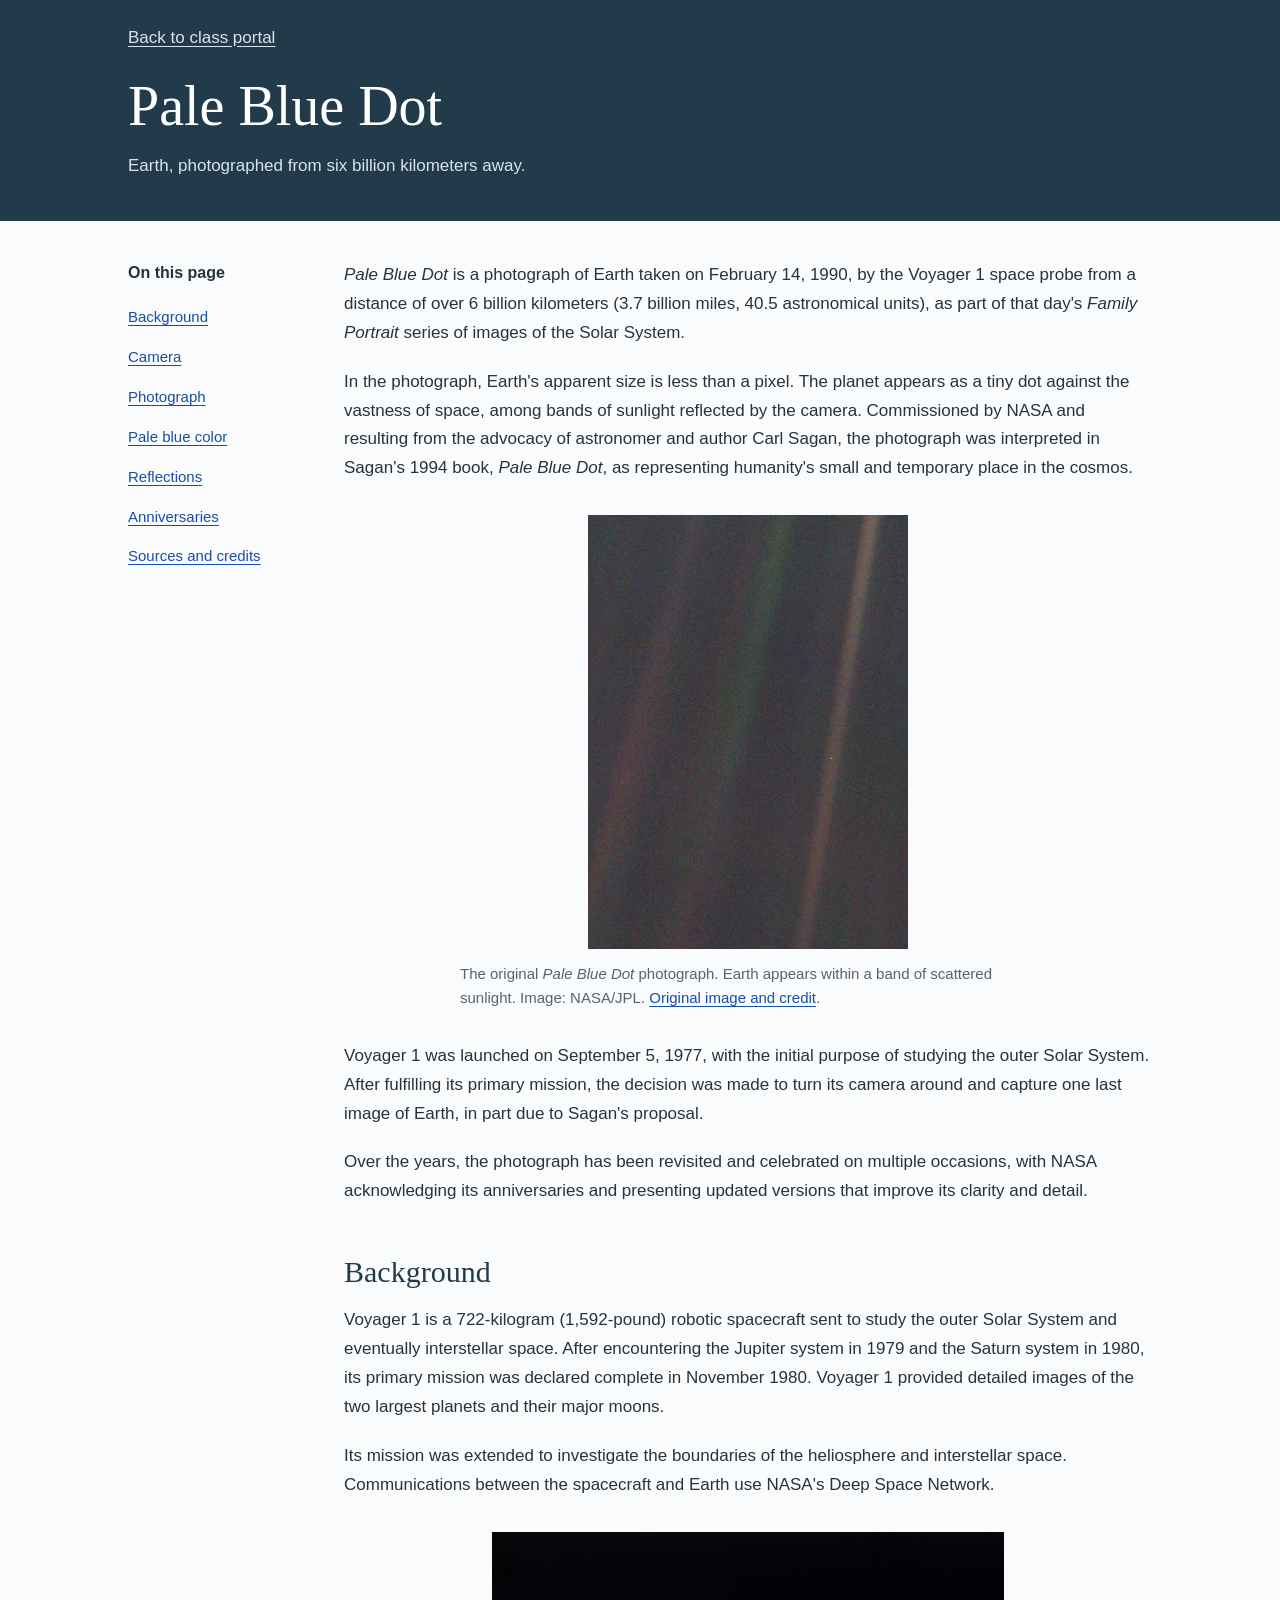
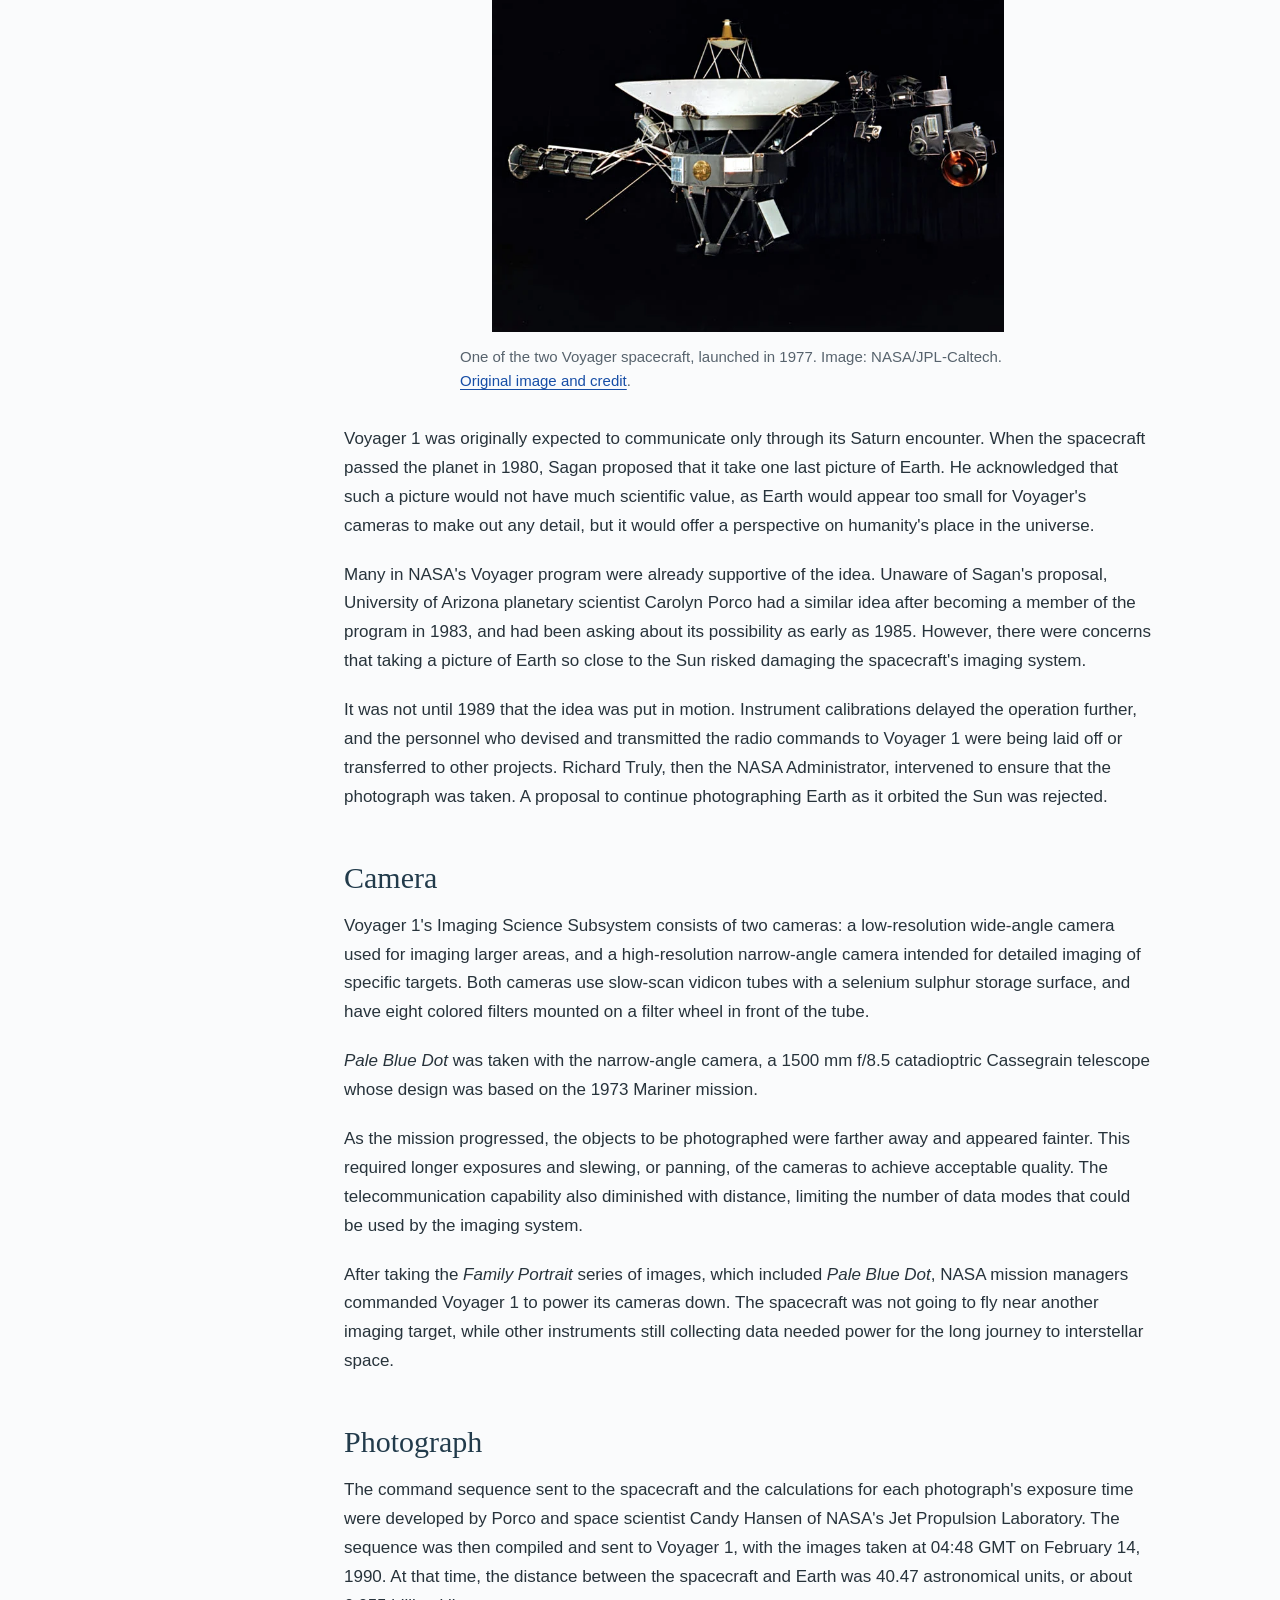
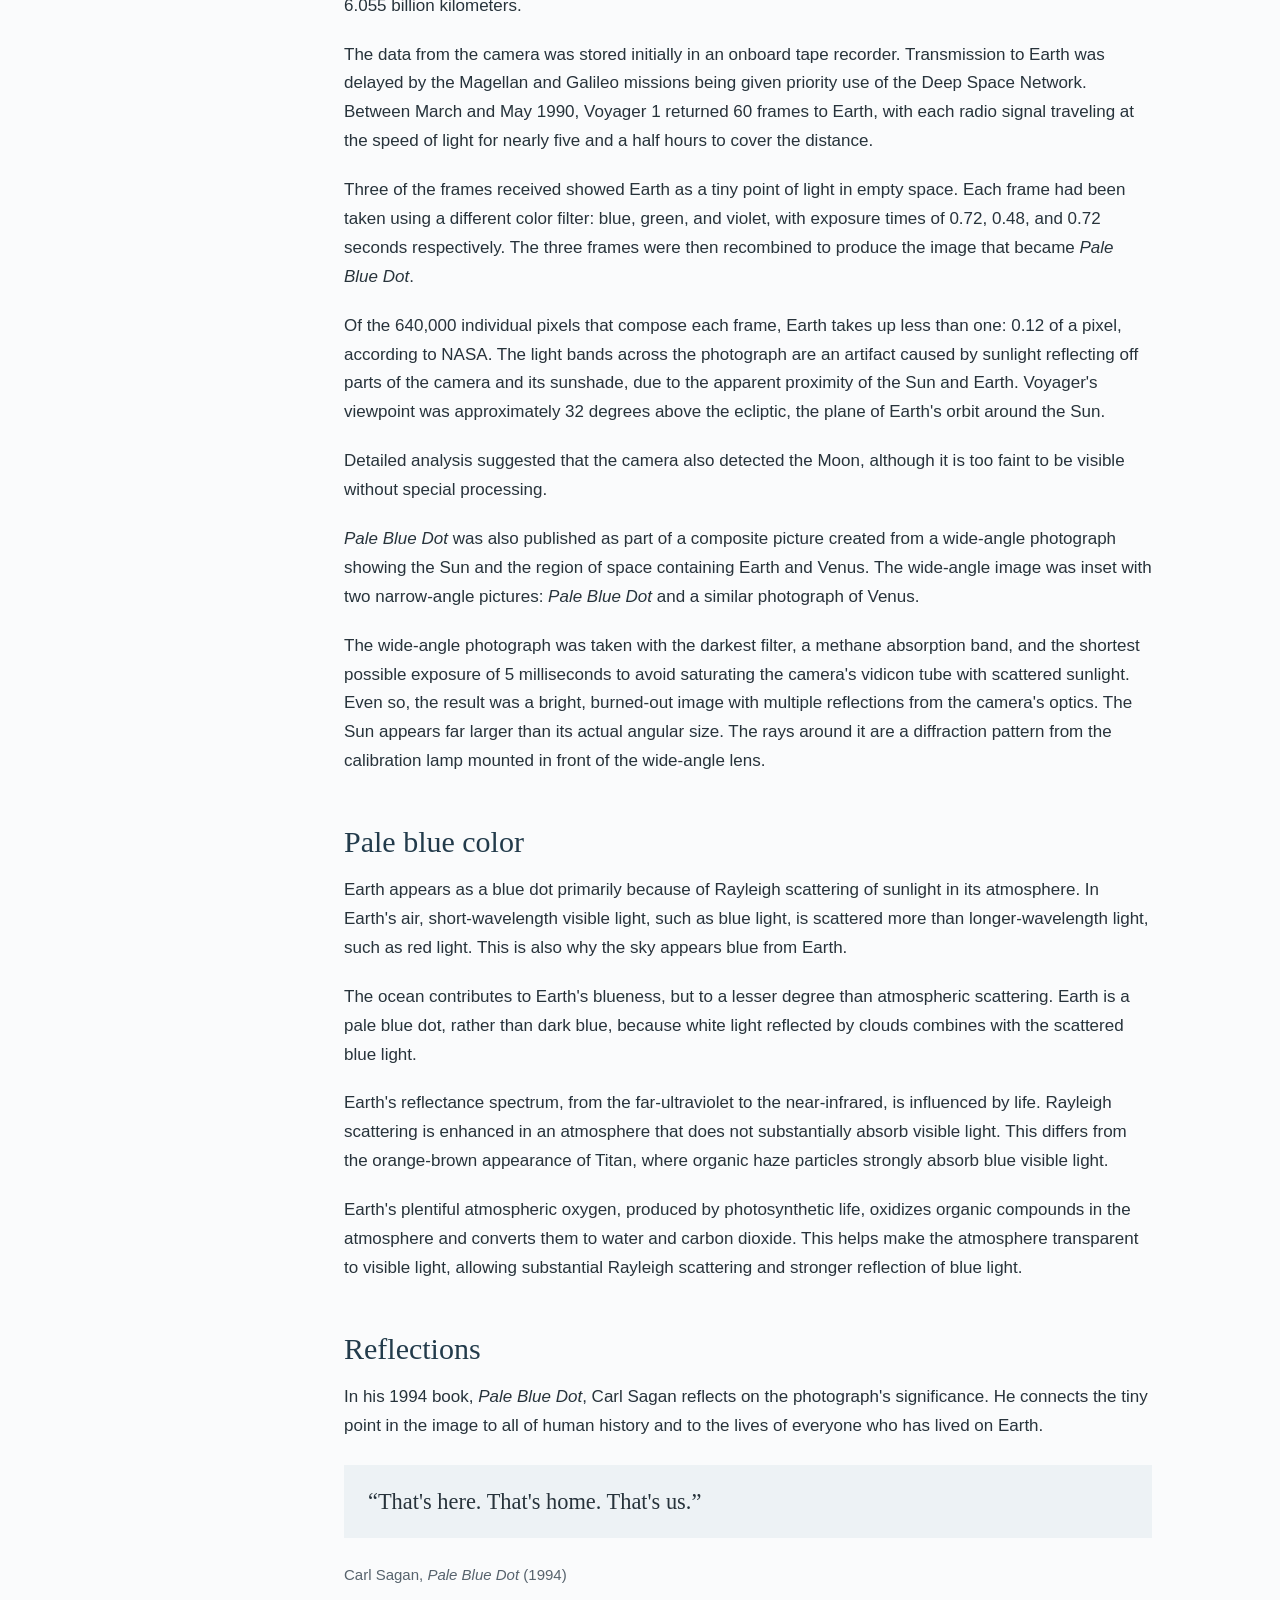
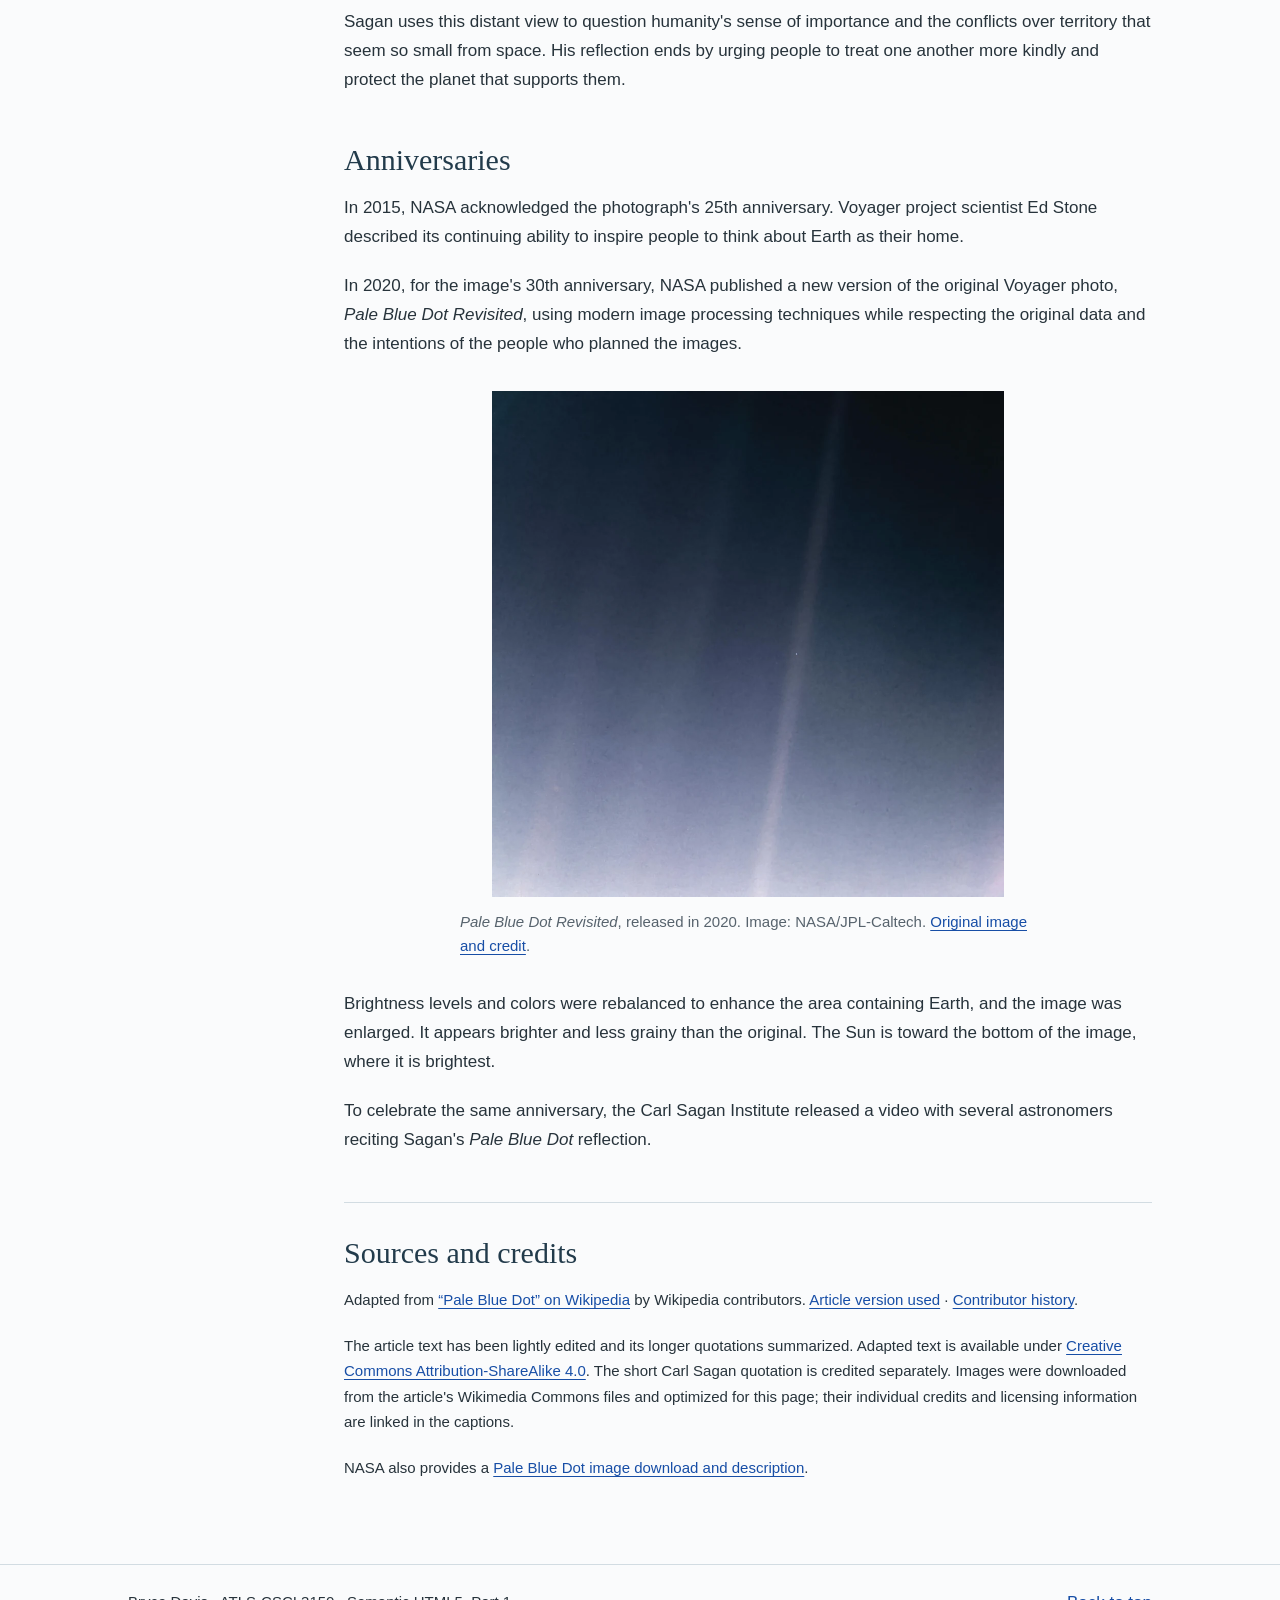
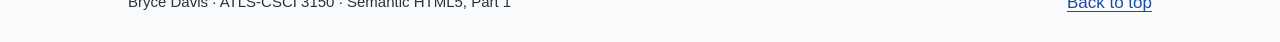
==== pale-blue-dot/index.html @ fa18f161 "Add Pale Blue Dot semantic HTML assignment" ====
<!DOCTYPE html>
<html lang="en">
<head>
  <meta charset="UTF-8">
  <meta name="viewport" content="width=device-width, initial-scale=1.0">
  <meta name="description" content="The story of Pale Blue Dot, Voyager 1's photograph of Earth from six billion kilometers away.">
  <title>Pale Blue Dot | Bryce Davis</title>
  <link rel="stylesheet" href="style.css">
</head>
<body>
  <a class="skip-link" href="#main">Skip to main content</a>
  <header class="page-header" id="top">
    <div class="wrap">
      <a href="../#semantic-html">Back to class portal</a>
      <h1>Pale Blue Dot</h1>
      <p>Earth, photographed from six billion kilometers away.</p>
    </div>
  </header>

  <main class="wrap layout" id="main" tabindex="-1">
    <nav class="contents" aria-labelledby="contents-heading">
      <h2 id="contents-heading">On this page</h2>
      <ul role="list">
        <li><a href="#background">Background</a></li>
        <li><a href="#camera">Camera</a></li>
        <li><a href="#photograph">Photograph</a></li>
        <li><a href="#pale-blue-color">Pale blue color</a></li>
        <li><a href="#reflections">Reflections</a></li>
        <li><a href="#anniversaries">Anniversaries</a></li>
        <li><a href="#sources">Sources and credits</a></li>
      </ul>
    </nav>

    <div class="reading">
      <p><i>Pale Blue Dot</i> is a photograph of Earth taken on <time datetime="1990-02-14">February 14, 1990</time>, by the Voyager 1 space probe from a distance of over 6 billion kilometers (3.7 billion miles, 40.5 astronomical units), as part of that day's <i>Family Portrait</i> series of images of the Solar System.</p>
      <p>In the photograph, Earth's apparent size is less than a pixel. The planet appears as a tiny dot against the vastness of space, among bands of sunlight reflected by the camera. Commissioned by NASA and resulting from the advocacy of astronomer and author Carl Sagan, the photograph was interpreted in Sagan's 1994 book, <cite>Pale Blue Dot</cite>, as representing humanity's small and temporary place in the cosmos.</p>
      <figure class="original">
        <img src="images/pale-blue-dot.webp" width="453" height="614" alt="Earth is a tiny blue-white speck halfway up the rightmost band of sunlight in a dark, grainy image of space.">
        <figcaption>The original <i>Pale Blue Dot</i> photograph. Earth appears within a band of scattered sunlight. Image: NASA/JPL. <a href="https://commons.wikimedia.org/wiki/File:Pale_Blue_Dot.png">Original image and credit</a>.</figcaption>
      </figure>
      <p>Voyager 1 was launched on September 5, 1977, with the initial purpose of studying the outer Solar System. After fulfilling its primary mission, the decision was made to turn its camera around and capture one last image of Earth, in part due to Sagan's proposal.</p>
      <p>Over the years, the photograph has been revisited and celebrated on multiple occasions, with NASA acknowledging its anniversaries and presenting updated versions that improve its clarity and detail.</p>

      <section id="background" aria-labelledby="background-heading">
        <h2 id="background-heading">Background</h2>
        <p>Voyager 1 is a 722-kilogram (1,592-pound) robotic spacecraft sent to study the outer Solar System and eventually interstellar space. After encountering the Jupiter system in 1979 and the Saturn system in 1980, its primary mission was declared complete in November 1980. Voyager 1 provided detailed images of the two largest planets and their major moons.</p>
        <p>Its mission was extended to investigate the boundaries of the heliosphere and interstellar space. Communications between the spacecraft and Earth use NASA's Deep Space Network.</p>
        <figure class="spacecraft">
          <img src="images/voyager.webp" width="800" height="626" loading="lazy" decoding="async" alt="A Voyager spacecraft with its large dish antenna pointing upward and instrument booms extending to either side.">
          <figcaption>One of the two Voyager spacecraft, launched in 1977. Image: NASA/JPL-Caltech. <a href="https://commons.wikimedia.org/wiki/File:Voyager.jpg">Original image and credit</a>.</figcaption>
        </figure>
        <p>Voyager 1 was originally expected to communicate only through its Saturn encounter. When the spacecraft passed the planet in 1980, Sagan proposed that it take one last picture of Earth. He acknowledged that such a picture would not have much scientific value, as Earth would appear too small for Voyager's cameras to make out any detail, but it would offer a perspective on humanity's place in the universe.</p>
        <p>Many in NASA's Voyager program were already supportive of the idea. Unaware of Sagan's proposal, University of Arizona planetary scientist Carolyn Porco had a similar idea after becoming a member of the program in 1983, and had been asking about its possibility as early as 1985. However, there were concerns that taking a picture of Earth so close to the Sun risked damaging the spacecraft's imaging system.</p>
        <p>It was not until 1989 that the idea was put in motion. Instrument calibrations delayed the operation further, and the personnel who devised and transmitted the radio commands to Voyager 1 were being laid off or transferred to other projects. Richard Truly, then the NASA Administrator, intervened to ensure that the photograph was taken. A proposal to continue photographing Earth as it orbited the Sun was rejected.</p>
      </section>

      <section id="camera" aria-labelledby="camera-heading">
        <h2 id="camera-heading">Camera</h2>
        <p>Voyager 1's Imaging Science Subsystem consists of two cameras: a low-resolution wide-angle camera used for imaging larger areas, and a high-resolution narrow-angle camera intended for detailed imaging of specific targets. Both cameras use slow-scan vidicon tubes with a selenium sulphur storage surface, and have eight colored filters mounted on a filter wheel in front of the tube.</p>
        <p><i>Pale Blue Dot</i> was taken with the narrow-angle camera, a 1500 mm f/8.5 catadioptric Cassegrain telescope whose design was based on the 1973 Mariner mission.</p>
        <p>As the mission progressed, the objects to be photographed were farther away and appeared fainter. This required longer exposures and slewing, or panning, of the cameras to achieve acceptable quality. The telecommunication capability also diminished with distance, limiting the number of data modes that could be used by the imaging system.</p>
        <p>After taking the <i>Family Portrait</i> series of images, which included <i>Pale Blue Dot</i>, NASA mission managers commanded Voyager 1 to power its cameras down. The spacecraft was not going to fly near another imaging target, while other instruments still collecting data needed power for the long journey to interstellar space.</p>
      </section>

      <section id="photograph" aria-labelledby="photograph-heading">
        <h2 id="photograph-heading">Photograph</h2>
        <p>The command sequence sent to the spacecraft and the calculations for each photograph's exposure time were developed by Porco and space scientist Candy Hansen of NASA's Jet Propulsion Laboratory. The sequence was then compiled and sent to Voyager 1, with the images taken at 04:48 GMT on February 14, 1990. At that time, the distance between the spacecraft and Earth was 40.47 astronomical units, or about 6.055 billion kilometers.</p>
        <p>The data from the camera was stored initially in an onboard tape recorder. Transmission to Earth was delayed by the Magellan and Galileo missions being given priority use of the Deep Space Network. Between March and May 1990, Voyager 1 returned 60 frames to Earth, with each radio signal traveling at the speed of light for nearly five and a half hours to cover the distance.</p>
        <p>Three of the frames received showed Earth as a tiny point of light in empty space. Each frame had been taken using a different color filter: blue, green, and violet, with exposure times of 0.72, 0.48, and 0.72 seconds respectively. The three frames were then recombined to produce the image that became <i>Pale Blue Dot</i>.</p>
        <p>Of the 640,000 individual pixels that compose each frame, Earth takes up less than one: 0.12 of a pixel, according to NASA. The light bands across the photograph are an artifact caused by sunlight reflecting off parts of the camera and its sunshade, due to the apparent proximity of the Sun and Earth. Voyager's viewpoint was approximately 32 degrees above the ecliptic, the plane of Earth's orbit around the Sun.</p>
        <p>Detailed analysis suggested that the camera also detected the Moon, although it is too faint to be visible without special processing.</p>
        <p><i>Pale Blue Dot</i> was also published as part of a composite picture created from a wide-angle photograph showing the Sun and the region of space containing Earth and Venus. The wide-angle image was inset with two narrow-angle pictures: <i>Pale Blue Dot</i> and a similar photograph of Venus.</p>
        <p>The wide-angle photograph was taken with the darkest filter, a methane absorption band, and the shortest possible exposure of 5 milliseconds to avoid saturating the camera's vidicon tube with scattered sunlight. Even so, the result was a bright, burned-out image with multiple reflections from the camera's optics. The Sun appears far larger than its actual angular size. The rays around it are a diffraction pattern from the calibration lamp mounted in front of the wide-angle lens.</p>
      </section>

      <section id="pale-blue-color" aria-labelledby="color-heading">
        <h2 id="color-heading">Pale blue color</h2>
        <p>Earth appears as a blue dot primarily because of Rayleigh scattering of sunlight in its atmosphere. In Earth's air, short-wavelength visible light, such as blue light, is scattered more than longer-wavelength light, such as red light. This is also why the sky appears blue from Earth.</p>
        <p>The ocean contributes to Earth's blueness, but to a lesser degree than atmospheric scattering. Earth is a pale blue dot, rather than dark blue, because white light reflected by clouds combines with the scattered blue light.</p>
        <p>Earth's reflectance spectrum, from the far-ultraviolet to the near-infrared, is influenced by life. Rayleigh scattering is enhanced in an atmosphere that does not substantially absorb visible light. This differs from the orange-brown appearance of Titan, where organic haze particles strongly absorb blue visible light.</p>
        <p>Earth's plentiful atmospheric oxygen, produced by photosynthetic life, oxidizes organic compounds in the atmosphere and converts them to water and carbon dioxide. This helps make the atmosphere transparent to visible light, allowing substantial Rayleigh scattering and stronger reflection of blue light.</p>
      </section>

      <section id="reflections" aria-labelledby="reflections-heading">
        <h2 id="reflections-heading">Reflections</h2>
        <p>In his 1994 book, <cite>Pale Blue Dot</cite>, Carl Sagan reflects on the photograph's significance. He connects the tiny point in the image to all of human history and to the lives of everyone who has lived on Earth.</p>
        <blockquote cite="https://en.wikipedia.org/wiki/Pale_Blue_Dot#Reflections">
          <p>“That's here. That's home. That's us.”</p>
        </blockquote>
        <p class="quote-credit">Carl Sagan, <cite>Pale Blue Dot</cite> (1994)</p>
        <p>Sagan uses this distant view to question humanity's sense of importance and the conflicts over territory that seem so small from space. His reflection ends by urging people to treat one another more kindly and protect the planet that supports them.</p>
      </section>

      <section id="anniversaries" aria-labelledby="anniversaries-heading">
        <h2 id="anniversaries-heading">Anniversaries</h2>
        <p>In 2015, NASA acknowledged the photograph's 25th anniversary. Voyager project scientist Ed Stone described its continuing ability to inspire people to think about Earth as their home.</p>
        <p>In 2020, for the image's 30th anniversary, NASA published a new version of the original Voyager photo, <i>Pale Blue Dot Revisited</i>, using modern image processing techniques while respecting the original data and the intentions of the people who planned the images.</p>
        <figure class="revisited">
          <img src="images/pale-blue-dot-revisited.webp" width="1000" height="989" loading="lazy" decoding="async" alt="In the reprocessed photograph, Earth is a small bright point in a faint diagonal band of sunlight against dark blue-gray space.">
          <figcaption><i>Pale Blue Dot Revisited</i>, released in 2020. Image: NASA/JPL-Caltech. <a href="https://commons.wikimedia.org/wiki/File:PIA23645-Earth-PaleBlueDot-6Bkm-Voyager1-orig19900214-upd20200212.jpg">Original image and credit</a>.</figcaption>
        </figure>
        <p>Brightness levels and colors were rebalanced to enhance the area containing Earth, and the image was enlarged. It appears brighter and less grainy than the original. The Sun is toward the bottom of the image, where it is brightest.</p>
        <p>To celebrate the same anniversary, the Carl Sagan Institute released a video with several astronomers reciting Sagan's <i>Pale Blue Dot</i> reflection.</p>
      </section>

      <section class="sources" id="sources" aria-labelledby="sources-heading">
        <h2 id="sources-heading">Sources and credits</h2>
        <p>Adapted from <a href="https://en.wikipedia.org/wiki/Pale_Blue_Dot">“Pale Blue Dot” on Wikipedia</a> by Wikipedia contributors. <a href="https://en.wikipedia.org/w/index.php?title=Pale_Blue_Dot&amp;oldid=1369129492">Article version used</a> · <a href="https://en.wikipedia.org/w/index.php?title=Pale_Blue_Dot&amp;action=history">Contributor history</a>.</p>
        <p>The article text has been lightly edited and its longer quotations summarized. Adapted text is available under <a rel="license" href="https://creativecommons.org/licenses/by-sa/4.0/">Creative Commons Attribution-ShareAlike 4.0</a>. The short Carl Sagan quotation is credited separately. Images were downloaded from the article's Wikimedia Commons files and optimized for this page; their individual credits and licensing information are linked in the captions.</p>
        <p>NASA also provides a <a href="https://science.nasa.gov/resource/voyager-pale-blue-dot-download/">Pale Blue Dot image download and description</a>.</p>
      </section>
    </div>
  </main>

  <footer class="page-footer">
    <h2 class="sr-only">Page information</h2>
    <div class="wrap">
      <p>Bryce Davis · ATLS-CSCI 3150 · Semantic HTML5, Part 1</p>
      <a href="#top">Back to top</a>
    </div>
  </footer>
</body>
</html>
---- pale-blue-dot/style.css ----
* { box-sizing: border-box; }
html { scroll-padding-top: 1.5rem; }
body {
  margin: 0;
  font: 1.0625rem/1.7 Arial, sans-serif;
  color: #27333b;
  background: #fafbfc;
}
a { color: #174ea6; text-underline-offset: .2em; }
a:hover { color: #10366f; }
a:focus-visible { outline: 3px solid #174ea6; outline-offset: 5px; }
::selection { color: #18303f; background: #d5e5ef; }
.wrap { width: min(100% - 3rem, 64rem); margin-inline: auto; }
.page-header { padding: 1.5rem 0 2.5rem; color: #fff; background: #223b4b; }
.page-header a { color: #dae4eb; }
.page-header a:focus-visible { outline-color: #fff; }
h1, h2 { font-family: Georgia, serif; font-weight: normal; line-height: 1.2; }
h1 { margin: 1.25rem 0 .75rem; font-size: clamp(2.5rem, 6vw, 3.5rem); }
.page-header p { margin: 0; color: #dae4eb; }
.layout { display: grid; grid-template-columns: 10.5rem minmax(0, 1fr); gap: 3rem; padding-block: 2.5rem 4rem; }
.contents { position: sticky; top: 1.5rem; align-self: start; font-size: .9375rem; }
.contents h2 { margin: 0 0 .75rem; font: bold 1rem/1.5 Arial, sans-serif; }
.contents ul { list-style: none; margin: 0; padding: 0; }
.contents a { display: block; padding-block: .45rem; }
.reading { min-width: 0; }
p { margin: 0 0 1.25rem; }
section { margin-top: 3rem; }
section h2 { margin: 0 0 1rem; font-size: 1.875rem; color: #223b4b; }
figure { margin: 2rem 0; }
img { display: block; max-width: 100%; height: auto; }
figure img { margin-inline: auto; }
.original img { width: 20rem; }
.spacecraft img, .revisited img { width: 32rem; }
figcaption { max-width: 36rem; margin: .8rem auto 0; color: #57636d; font-size: .9375rem; line-height: 1.6; }
blockquote { margin: 1.5rem 0; padding: 1.25rem 1.5rem; background: #edf2f5; }
blockquote p { margin: 0; font: 1.4rem/1.5 Georgia, serif; }
.quote-credit { font-size: .9375rem; color: #57636d; }
.sources { padding-top: 2rem; border-top: 1px solid #d2dce2; font-size: .9375rem; overflow-wrap: anywhere; }
.sources li { margin-bottom: .65rem; }
.page-footer { padding: 1.5rem 0; border-top: 1px solid #d2dce2; }
.page-footer .wrap { display: flex; justify-content: space-between; gap: 1.5rem; flex-wrap: wrap; }
.page-footer p { margin: 0; font-size: .9375rem; }
.skip-link { position: absolute; left: 1rem; top: -5rem; padding: .75rem 1rem; background: #fff; z-index: 2; }
.skip-link:focus { top: 1rem; }
.sr-only {
  border: 0;
  clip: rect(0, 0, 0, 0);
  height: 1px;
  margin: -1px;
  overflow: hidden;
  padding: 0;
  position: absolute;
  white-space: nowrap;
  width: 1px;
}
@media (max-width: 760px) {
  .wrap { width: min(100% - 2rem, 42rem); }
  .layout { display: block; padding-top: 1.5rem; }
  .contents { position: static; margin-bottom: 2rem; padding-bottom: 1.25rem; border-bottom: 1px solid #d2dce2; }
  .contents ul { display: grid; grid-template-columns: repeat(2, minmax(0, 1fr)); gap: 0 1rem; }
  section { margin-top: 2.5rem; }
}
@media print {
  body { font-size: 11pt; background: #fff; color: #000; }
  .page-header { padding: 0 0 1rem; color: #000; background: none; }
  .page-header p { color: #000; }
  .page-header a, .contents, .skip-link, .page-footer { display: none; }
  .layout { display: block; padding: 0; }
  .wrap { width: 100%; }
  a { color: inherit; }
  figure { break-inside: avoid; }
  figure img { max-height: 18rem; width: auto; }
  h2 { break-after: avoid; }
}
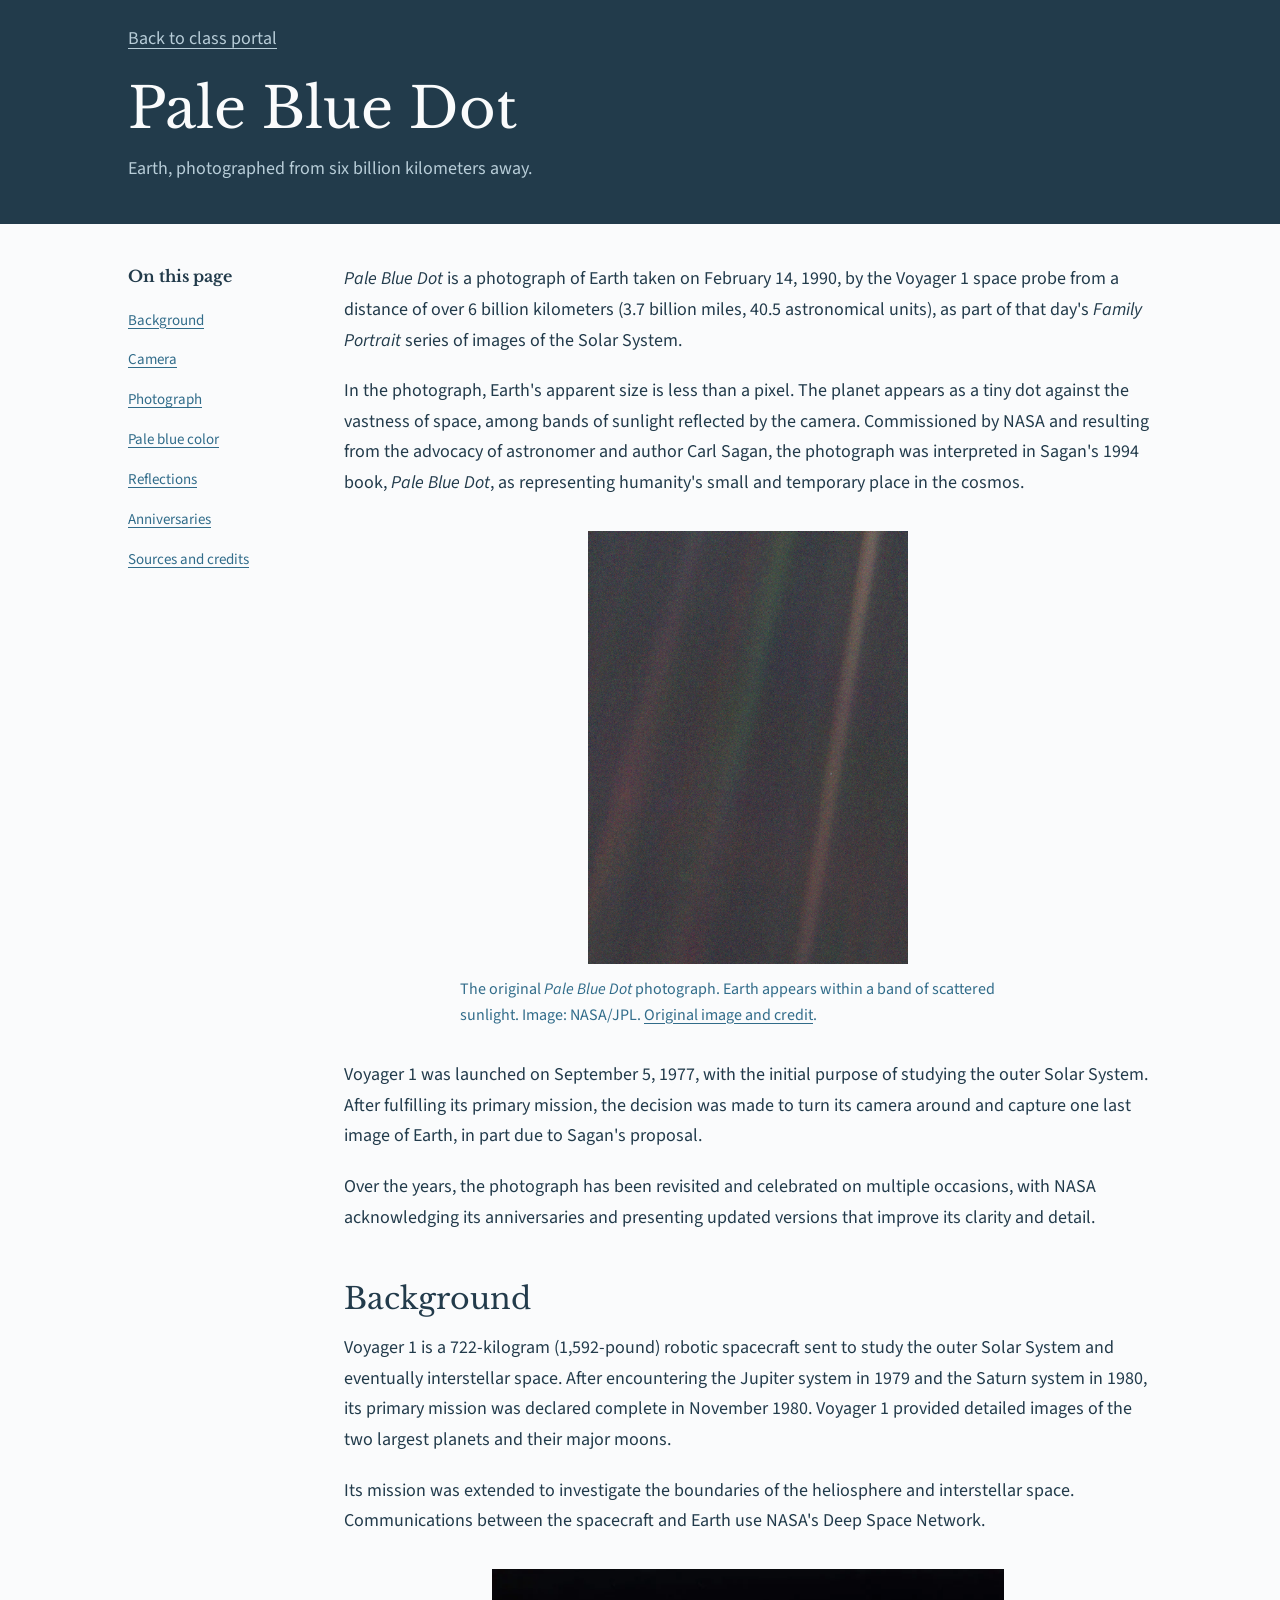
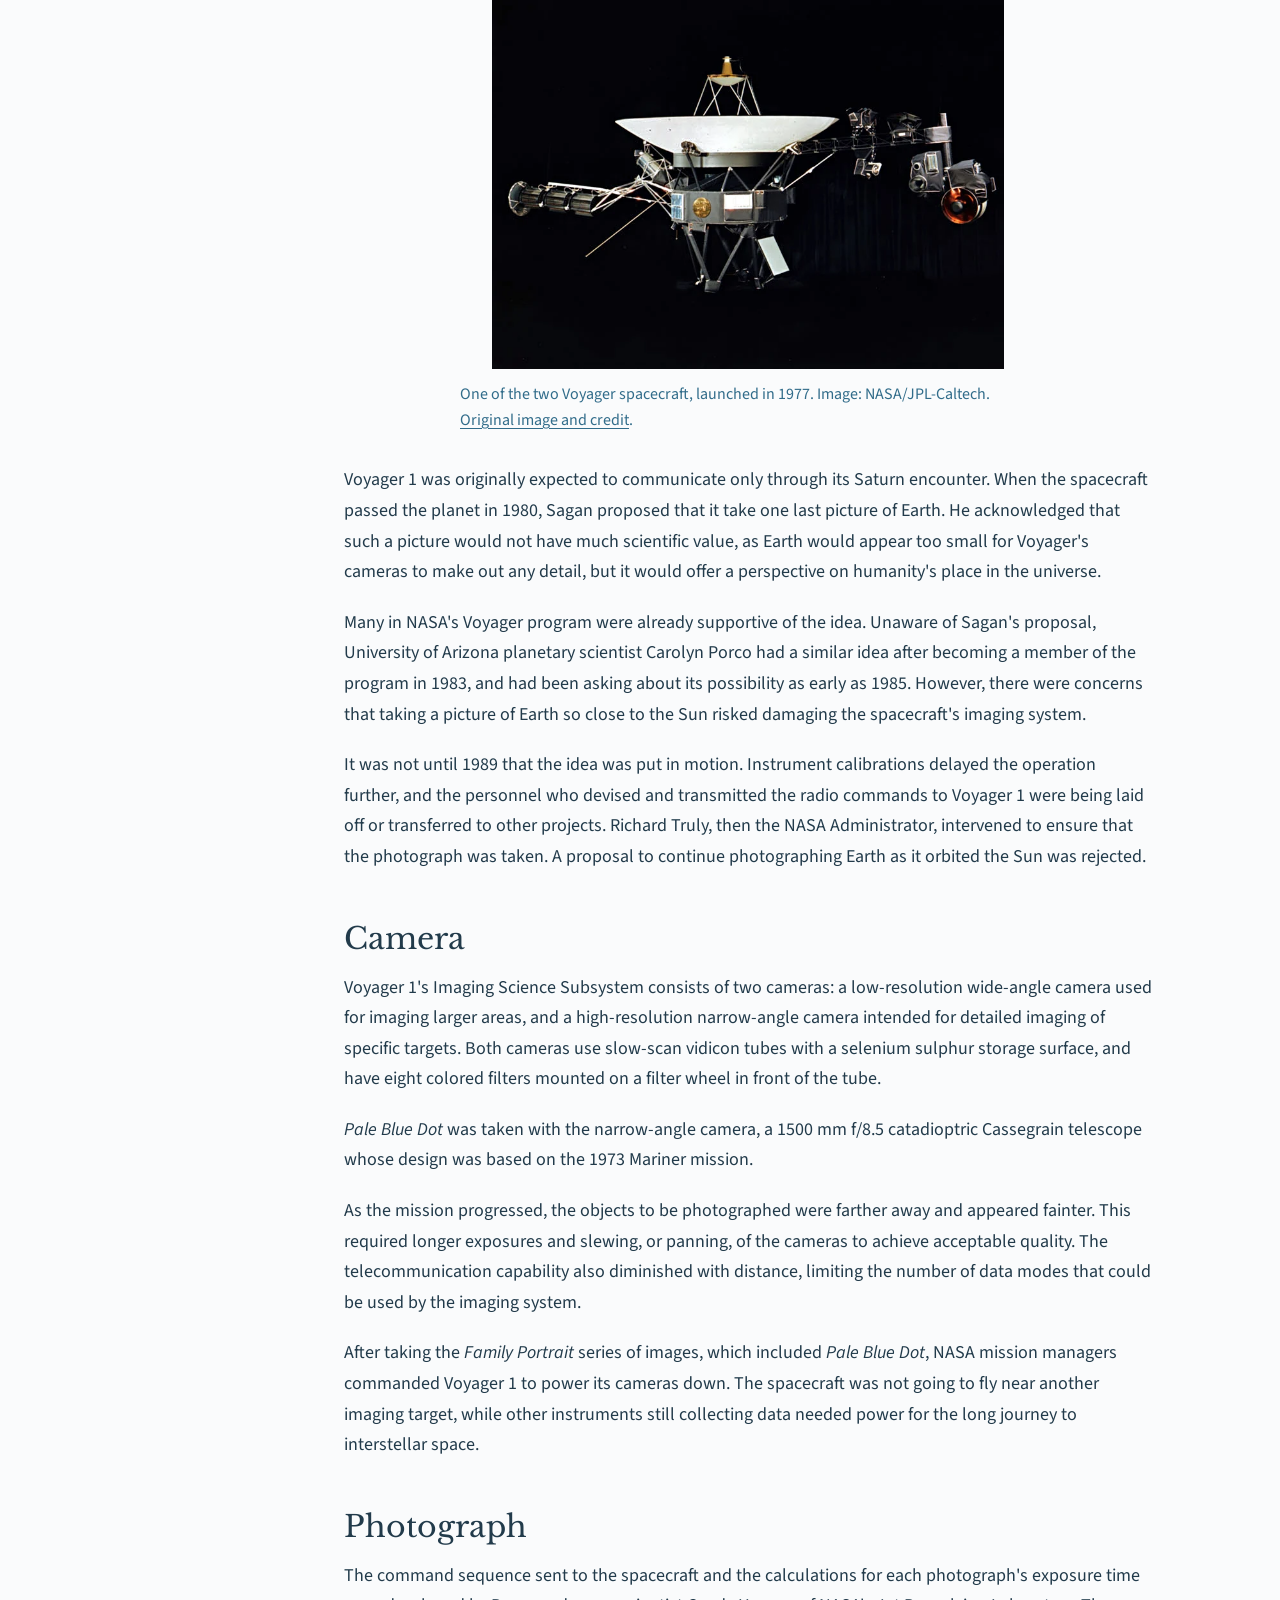
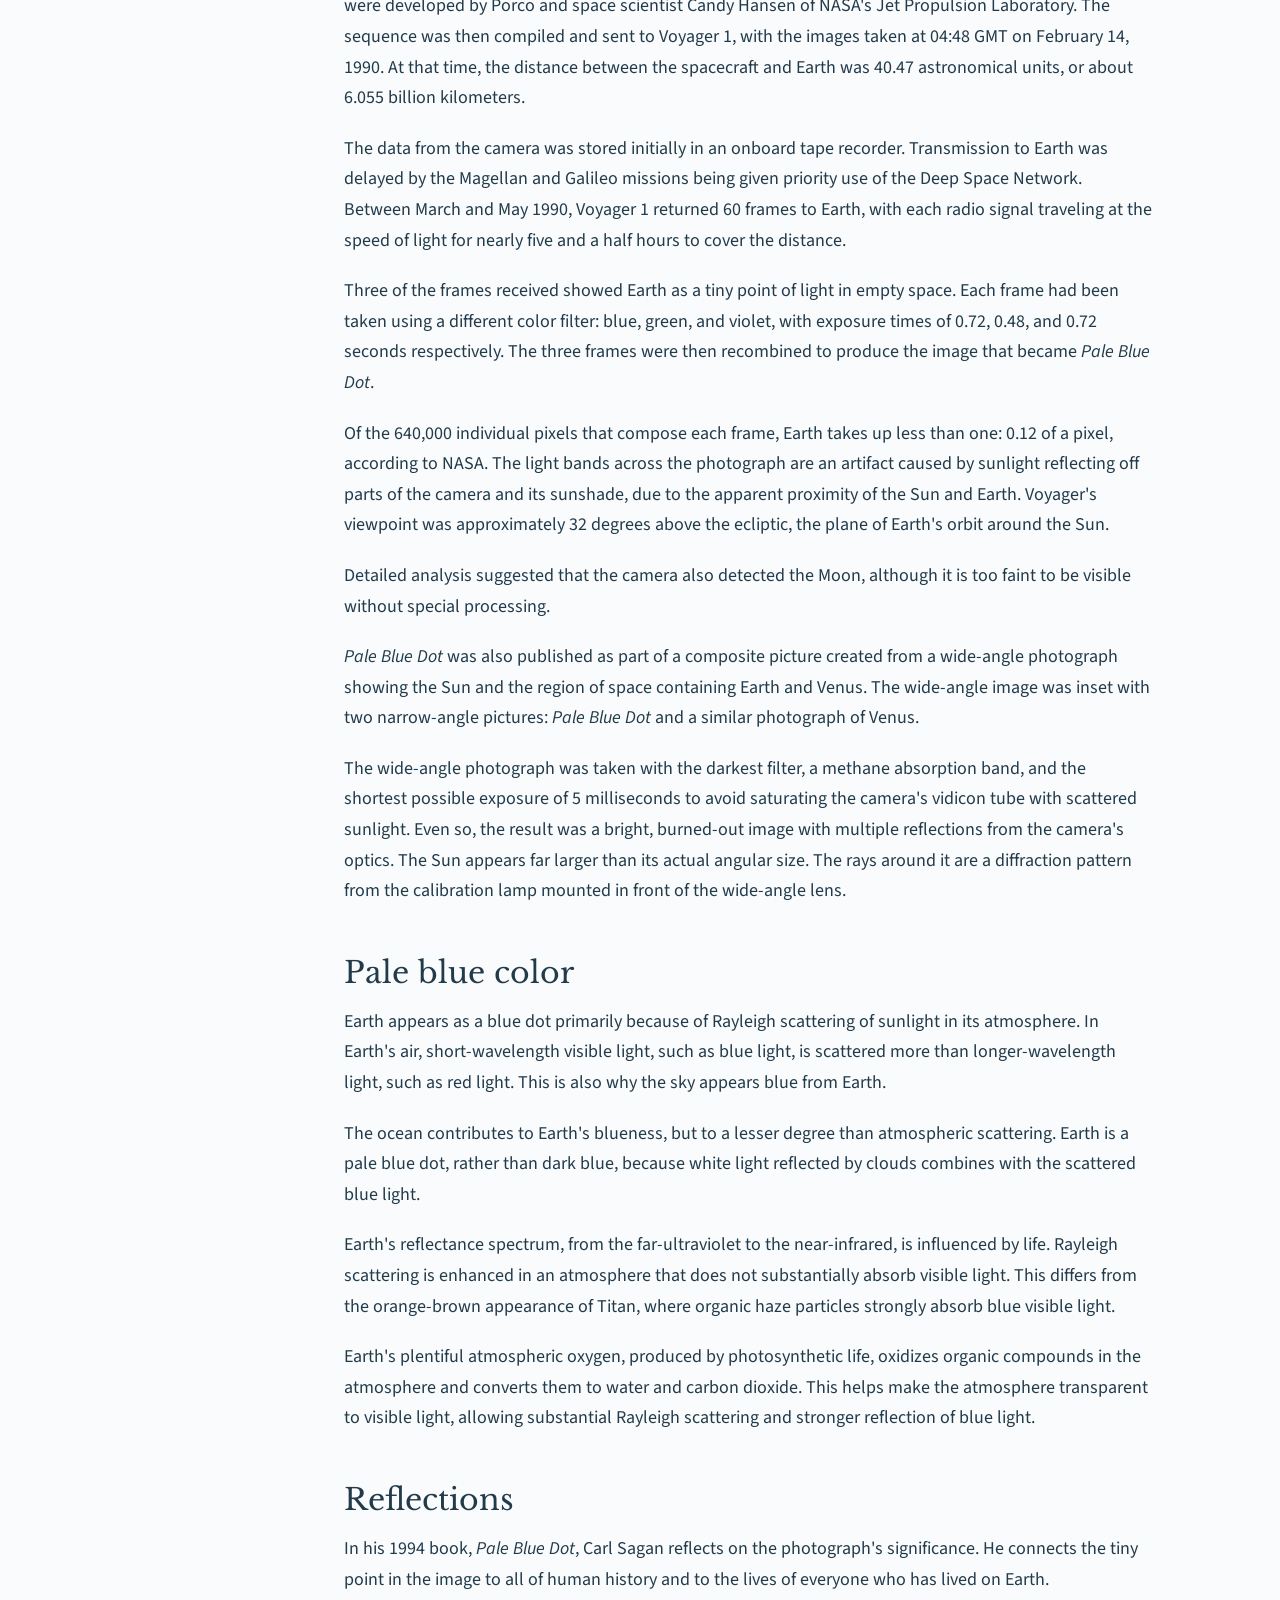
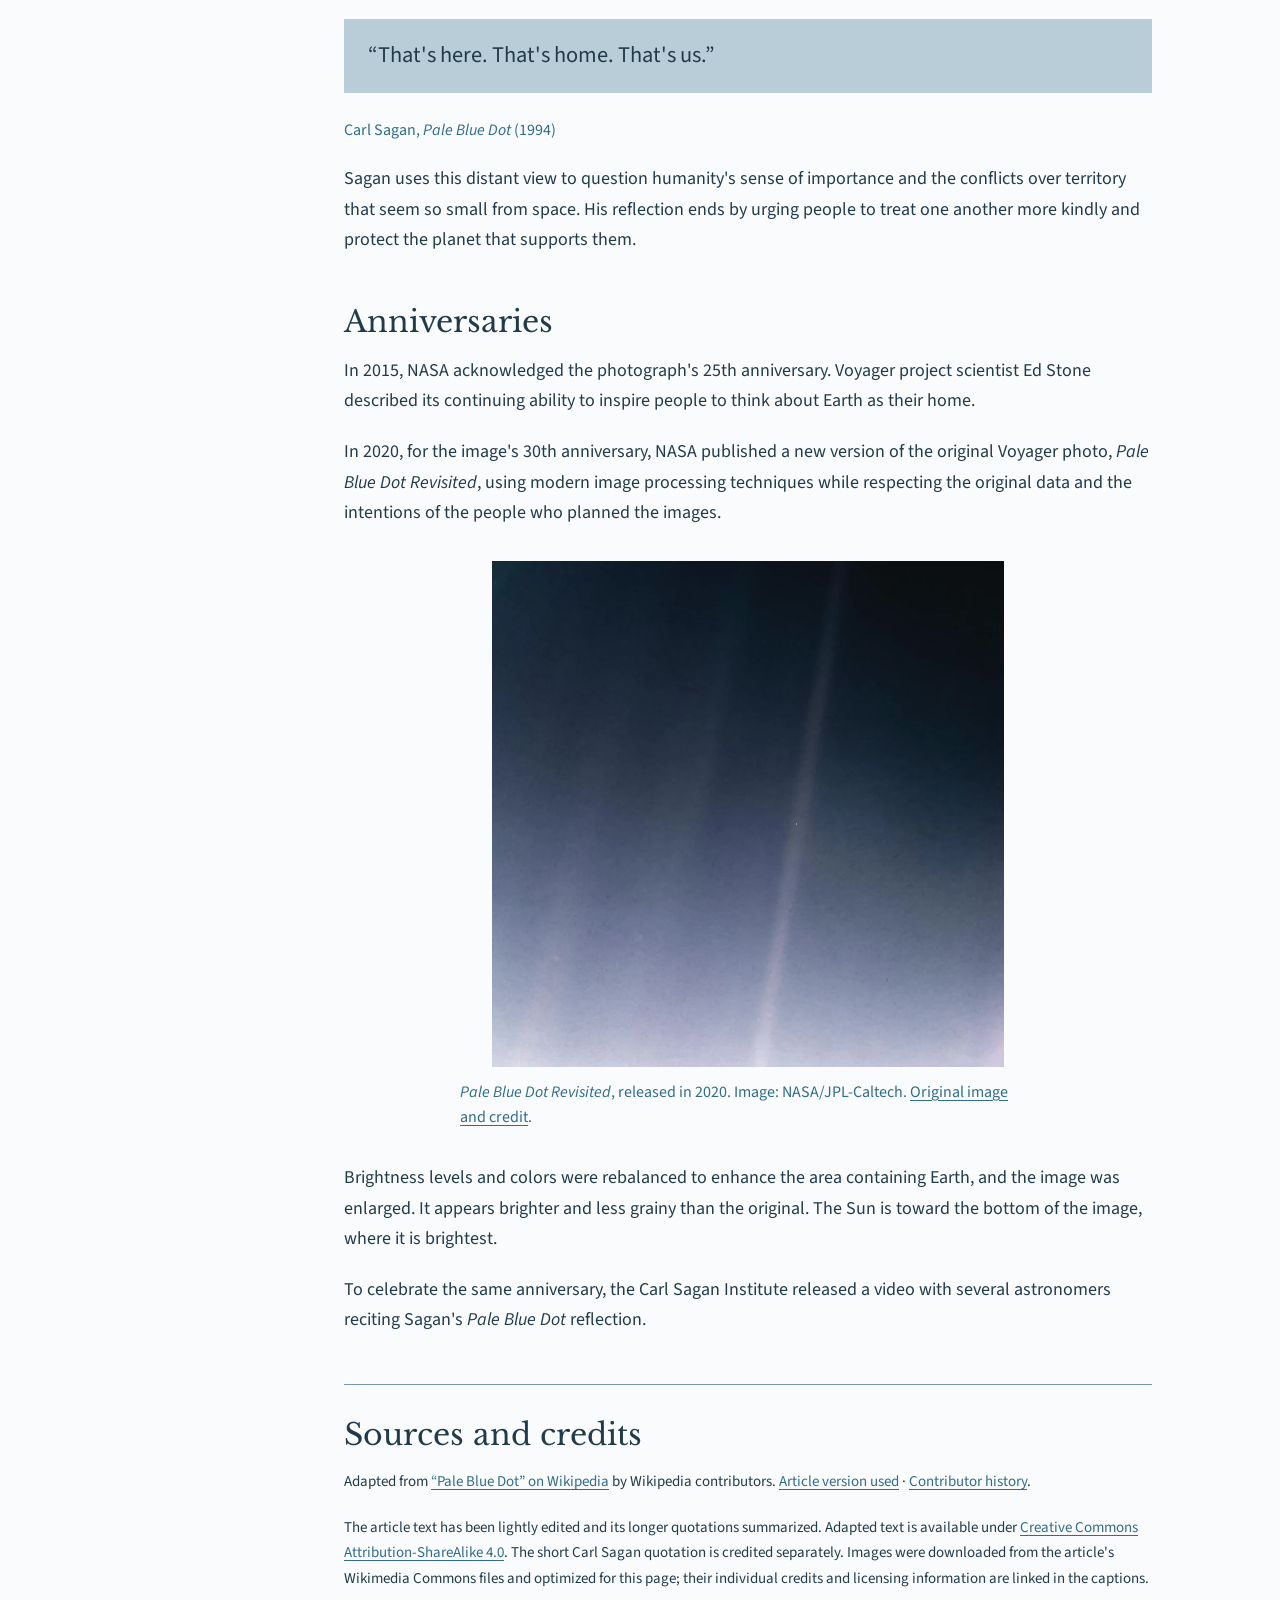
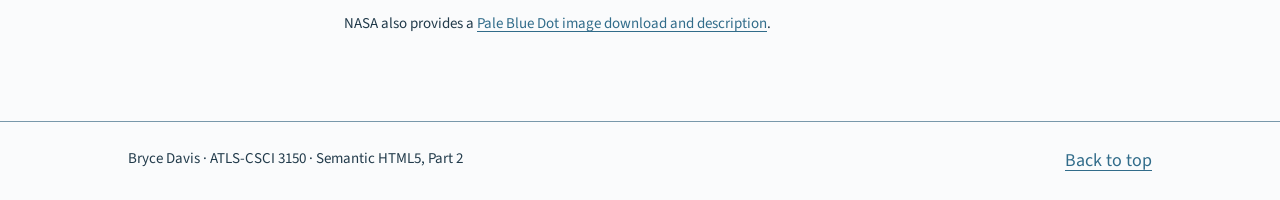
==== commit 76e0a07a: "Complete semantic HTML Part 2 typography and accessibility styling" ====
--- a/pale-blue-dot/index.html
+++ b/pale-blue-dot/index.html
@@ -5,13 +5,16 @@
   <meta name="viewport" content="width=device-width, initial-scale=1.0">
   <meta name="description" content="The story of Pale Blue Dot, Voyager 1's photograph of Earth from six billion kilometers away.">
   <title>Pale Blue Dot | Bryce Davis</title>
+  <link rel="preconnect" href="https://fonts.googleapis.com">
+  <link rel="preconnect" href="https://fonts.gstatic.com" crossorigin>
+  <link href="https://fonts.googleapis.com/css2?family=Libre+Baskerville:wght@400;700&amp;family=Source+Sans+3:ital,wght@0,400;0,600;1,400&amp;display=swap" rel="stylesheet">
   <link rel="stylesheet" href="style.css">
 </head>
 <body>
   <a class="skip-link" href="#main">Skip to main content</a>
   <header class="page-header" id="top">
     <div class="wrap">
-      <a href="../#semantic-html">Back to class portal</a>
+      <a href="../#semantic-html-part-2">Back to class portal</a>
       <h1>Pale Blue Dot</h1>
       <p>Earth, photographed from six billion kilometers away.</p>
     </div>
@@ -115,7 +118,7 @@
   <footer class="page-footer">
     <h2 class="sr-only">Page information</h2>
     <div class="wrap">
-      <p>Bryce Davis · ATLS-CSCI 3150 · Semantic HTML5, Part 1</p>
+      <p>Bryce Davis · ATLS-CSCI 3150 · Semantic HTML5, Part 2</p>
       <a href="#top">Back to top</a>
     </div>
   </footer>
--- a/pale-blue-dot/style.css
+++ b/pale-blue-dot/style.css
@@ -1,47 +1,207 @@
-* { box-sizing: border-box; }
-html { scroll-padding-top: 1.5rem; }
+* {
+  box-sizing: border-box;
+}
+
+html {
+  scroll-padding-top: 1.5rem;
+}
+
 body {
   margin: 0;
-  font: 1.0625rem/1.7 Arial, sans-serif;
-  color: #27333b;
+  font: 1.125rem/1.7 "Source Sans 3", Arial, sans-serif;
+  color: #223b4b;
   background: #fafbfc;
 }
-a { color: #174ea6; text-underline-offset: .2em; }
-a:hover { color: #10366f; }
-a:focus-visible { outline: 3px solid #174ea6; outline-offset: 5px; }
-::selection { color: #18303f; background: #d5e5ef; }
-.wrap { width: min(100% - 3rem, 64rem); margin-inline: auto; }
-.page-header { padding: 1.5rem 0 2.5rem; color: #fff; background: #223b4b; }
-.page-header a { color: #dae4eb; }
-.page-header a:focus-visible { outline-color: #fff; }
-h1, h2 { font-family: Georgia, serif; font-weight: normal; line-height: 1.2; }
-h1 { margin: 1.25rem 0 .75rem; font-size: clamp(2.5rem, 6vw, 3.5rem); }
-.page-header p { margin: 0; color: #dae4eb; }
-.layout { display: grid; grid-template-columns: 10.5rem minmax(0, 1fr); gap: 3rem; padding-block: 2.5rem 4rem; }
-.contents { position: sticky; top: 1.5rem; align-self: start; font-size: .9375rem; }
-.contents h2 { margin: 0 0 .75rem; font: bold 1rem/1.5 Arial, sans-serif; }
-.contents ul { list-style: none; margin: 0; padding: 0; }
-.contents a { display: block; padding-block: .45rem; }
-.reading { min-width: 0; }
-p { margin: 0 0 1.25rem; }
-section { margin-top: 3rem; }
-section h2 { margin: 0 0 1rem; font-size: 1.875rem; color: #223b4b; }
-figure { margin: 2rem 0; }
-img { display: block; max-width: 100%; height: auto; }
-figure img { margin-inline: auto; }
-.original img { width: 20rem; }
-.spacecraft img, .revisited img { width: 32rem; }
-figcaption { max-width: 36rem; margin: .8rem auto 0; color: #57636d; font-size: .9375rem; line-height: 1.6; }
-blockquote { margin: 1.5rem 0; padding: 1.25rem 1.5rem; background: #edf2f5; }
-blockquote p { margin: 0; font: 1.4rem/1.5 Georgia, serif; }
-.quote-credit { font-size: .9375rem; color: #57636d; }
-.sources { padding-top: 2rem; border-top: 1px solid #d2dce2; font-size: .9375rem; overflow-wrap: anywhere; }
-.sources li { margin-bottom: .65rem; }
-.page-footer { padding: 1.5rem 0; border-top: 1px solid #d2dce2; }
-.page-footer .wrap { display: flex; justify-content: space-between; gap: 1.5rem; flex-wrap: wrap; }
-.page-footer p { margin: 0; font-size: .9375rem; }
-.skip-link { position: absolute; left: 1rem; top: -5rem; padding: .75rem 1rem; background: #fff; z-index: 2; }
-.skip-link:focus { top: 1rem; }
+
+a {
+  color: #316c8a;
+  text-underline-offset: .2em;
+}
+
+a:hover {
+  color: #223b4b;
+}
+
+a:focus-visible {
+  outline: 3px solid #316c8a;
+  outline-offset: 5px;
+}
+
+::selection {
+  color: #223b4b;
+  background: #b8cdd8;
+}
+
+.wrap {
+  width: min(100% - 3rem, 64rem);
+  margin-inline: auto;
+}
+
+.page-header {
+  padding: 1.5rem 0 2.5rem;
+  color: #fafbfc;
+  background: #223b4b;
+}
+
+.page-header a {
+  color: #b8cdd8;
+}
+
+.page-header a:focus-visible {
+  outline-color: #fafbfc;
+}
+
+h1, h2 {
+  font-family: "Libre Baskerville", Georgia, serif;
+  font-weight: normal;
+  line-height: 1.2;
+}
+
+h1 {
+  margin: 1.25rem 0 .75rem;
+  font-size: clamp(2.5rem, 6vw, 3.5rem);
+}
+
+.page-header p {
+  margin: 0;
+  color: #b8cdd8;
+}
+
+.layout {
+  display: grid;
+  grid-template-columns: 10.5rem minmax(0, 1fr);
+  gap: 3rem;
+  padding-block: 2.5rem 4rem;
+}
+
+.contents {
+  position: sticky;
+  top: 1.5rem;
+  align-self: start;
+  font-size: .9375rem;
+}
+
+.contents h2 {
+  margin: 0 0 .75rem;
+  font-size: 1rem;
+  font-weight: bold;
+  line-height: 1.5;
+}
+
+.contents ul {
+  list-style: none;
+  margin: 0;
+  padding: 0;
+}
+
+.contents a {
+  display: block;
+  padding-block: .45rem;
+}
+
+.reading {
+  min-width: 0;
+  max-width: 100ch;
+}
+
+p {
+  margin: 0 0 1.25rem;
+}
+
+section {
+  margin-top: 3rem;
+}
+
+section h2 {
+  margin: 0 0 1rem;
+  font-size: 1.875rem;
+  color: #223b4b;
+}
+
+figure {
+  margin: 2rem 0;
+}
+
+img {
+  display: block;
+  max-width: 100%;
+  height: auto;
+}
+
+figure img {
+  margin-inline: auto;
+}
+
+.original img {
+  width: 20rem;
+}
+
+.spacecraft img, .revisited img {
+  width: 32rem;
+}
+
+figcaption {
+  max-width: 36rem;
+  margin: .8rem auto 0;
+  color: #316c8a;
+  font-size: 1rem;
+  line-height: 1.6;
+}
+
+blockquote {
+  margin: 1.5rem 0;
+  padding: 1.25rem 1.5rem;
+  background: #b8cdd8;
+}
+
+blockquote p {
+  margin: 0;
+  font-size: 1.4rem;
+  line-height: 1.5;
+}
+
+.quote-credit {
+  font-size: 1rem;
+  color: #316c8a;
+}
+
+.sources {
+  padding-top: 2rem;
+  border-top: 1px solid #7898aa;
+  font-size: .9375rem;
+  overflow-wrap: anywhere;
+}
+
+.page-footer {
+  padding: 1.5rem 0;
+  border-top: 1px solid #7898aa;
+}
+
+.page-footer .wrap {
+  display: flex;
+  justify-content: space-between;
+  gap: 1.5rem;
+  flex-wrap: wrap;
+}
+
+.page-footer p {
+  margin: 0;
+  font-size: .9375rem;
+}
+
+.skip-link {
+  position: absolute;
+  left: 1rem;
+  top: -5rem;
+  padding: .75rem 1rem;
+  background: #fafbfc;
+  z-index: 2;
+}
+
+.skip-link:focus {
+  top: 1rem;
+}
+
 .sr-only {
   border: 0;
   clip: rect(0, 0, 0, 0);
@@ -53,22 +213,79 @@
   white-space: nowrap;
   width: 1px;
 }
+
 @media (max-width: 760px) {
-  .wrap { width: min(100% - 2rem, 42rem); }
-  .layout { display: block; padding-top: 1.5rem; }
-  .contents { position: static; margin-bottom: 2rem; padding-bottom: 1.25rem; border-bottom: 1px solid #d2dce2; }
-  .contents ul { display: grid; grid-template-columns: repeat(2, minmax(0, 1fr)); gap: 0 1rem; }
-  section { margin-top: 2.5rem; }
-}
+  .wrap {
+    width: min(100% - 2rem, 42rem);
+  }
+
+  .layout {
+    display: block;
+    padding-top: 1.5rem;
+  }
+
+  .contents {
+    position: static;
+    margin-bottom: 2rem;
+    padding-bottom: 1.25rem;
+    border-bottom: 1px solid #7898aa;
+  }
+
+  .contents ul {
+    display: grid;
+    grid-template-columns: repeat(2, minmax(0, 1fr));
+    gap: 0 1rem;
+  }
+
+  section {
+    margin-top: 2.5rem;
+  }
+}
+
 @media print {
-  body { font-size: 11pt; background: #fff; color: #000; }
-  .page-header { padding: 0 0 1rem; color: #000; background: none; }
-  .page-header p { color: #000; }
-  .page-header a, .contents, .skip-link, .page-footer { display: none; }
-  .layout { display: block; padding: 0; }
-  .wrap { width: 100%; }
-  a { color: inherit; }
-  figure { break-inside: avoid; }
-  figure img { max-height: 18rem; width: auto; }
-  h2 { break-after: avoid; }
-}
+  body {
+    font-size: 11pt;
+    background: #fff;
+    color: #000;
+  }
+
+  .page-header {
+    padding: 0 0 1rem;
+    color: #000;
+    background: none;
+  }
+
+  .page-header p {
+    color: #000;
+  }
+
+  .page-header a, .contents, .skip-link, .page-footer {
+    display: none;
+  }
+
+  .layout {
+    display: block;
+    padding: 0;
+  }
+
+  .wrap {
+    width: 100%;
+  }
+
+  a {
+    color: inherit;
+  }
+
+  figure {
+    break-inside: avoid;
+  }
+
+  figure img {
+    max-height: 18rem;
+    width: auto;
+  }
+
+  h2 {
+    break-after: avoid;
+  }
+}
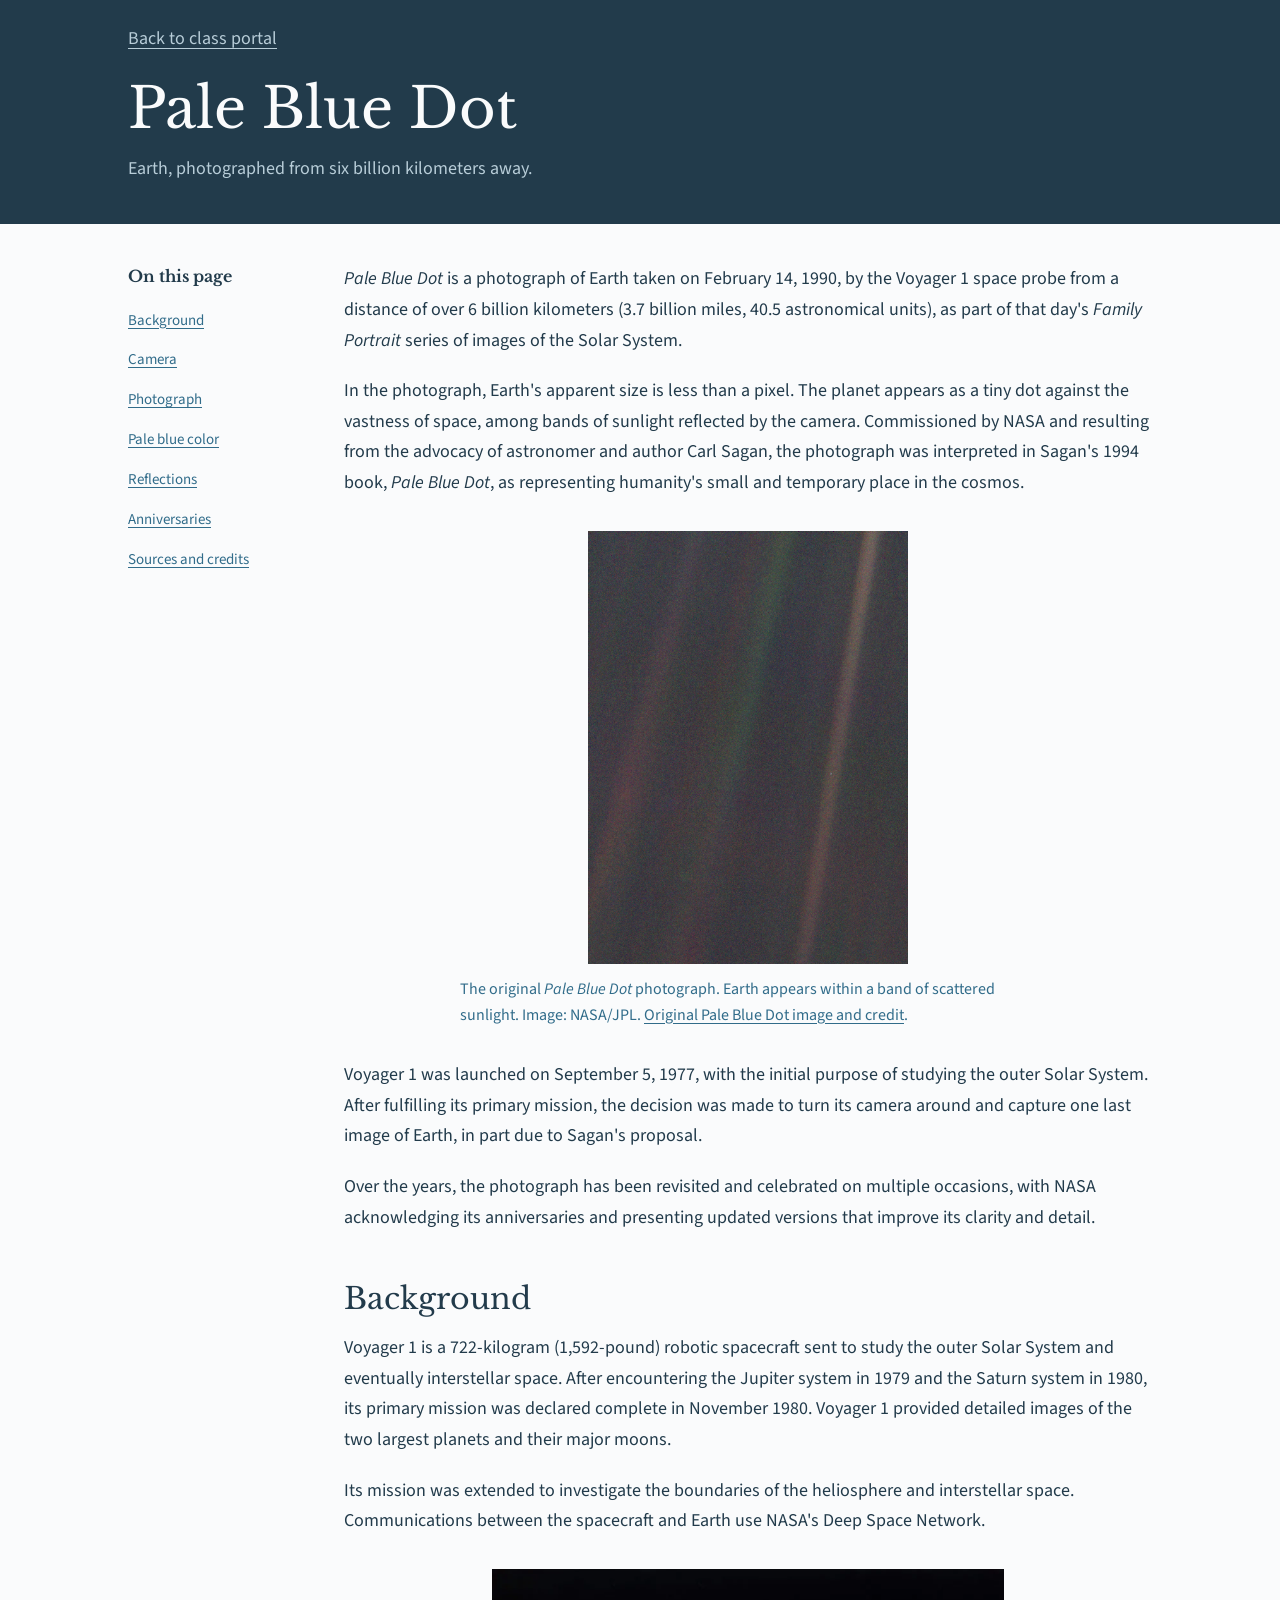
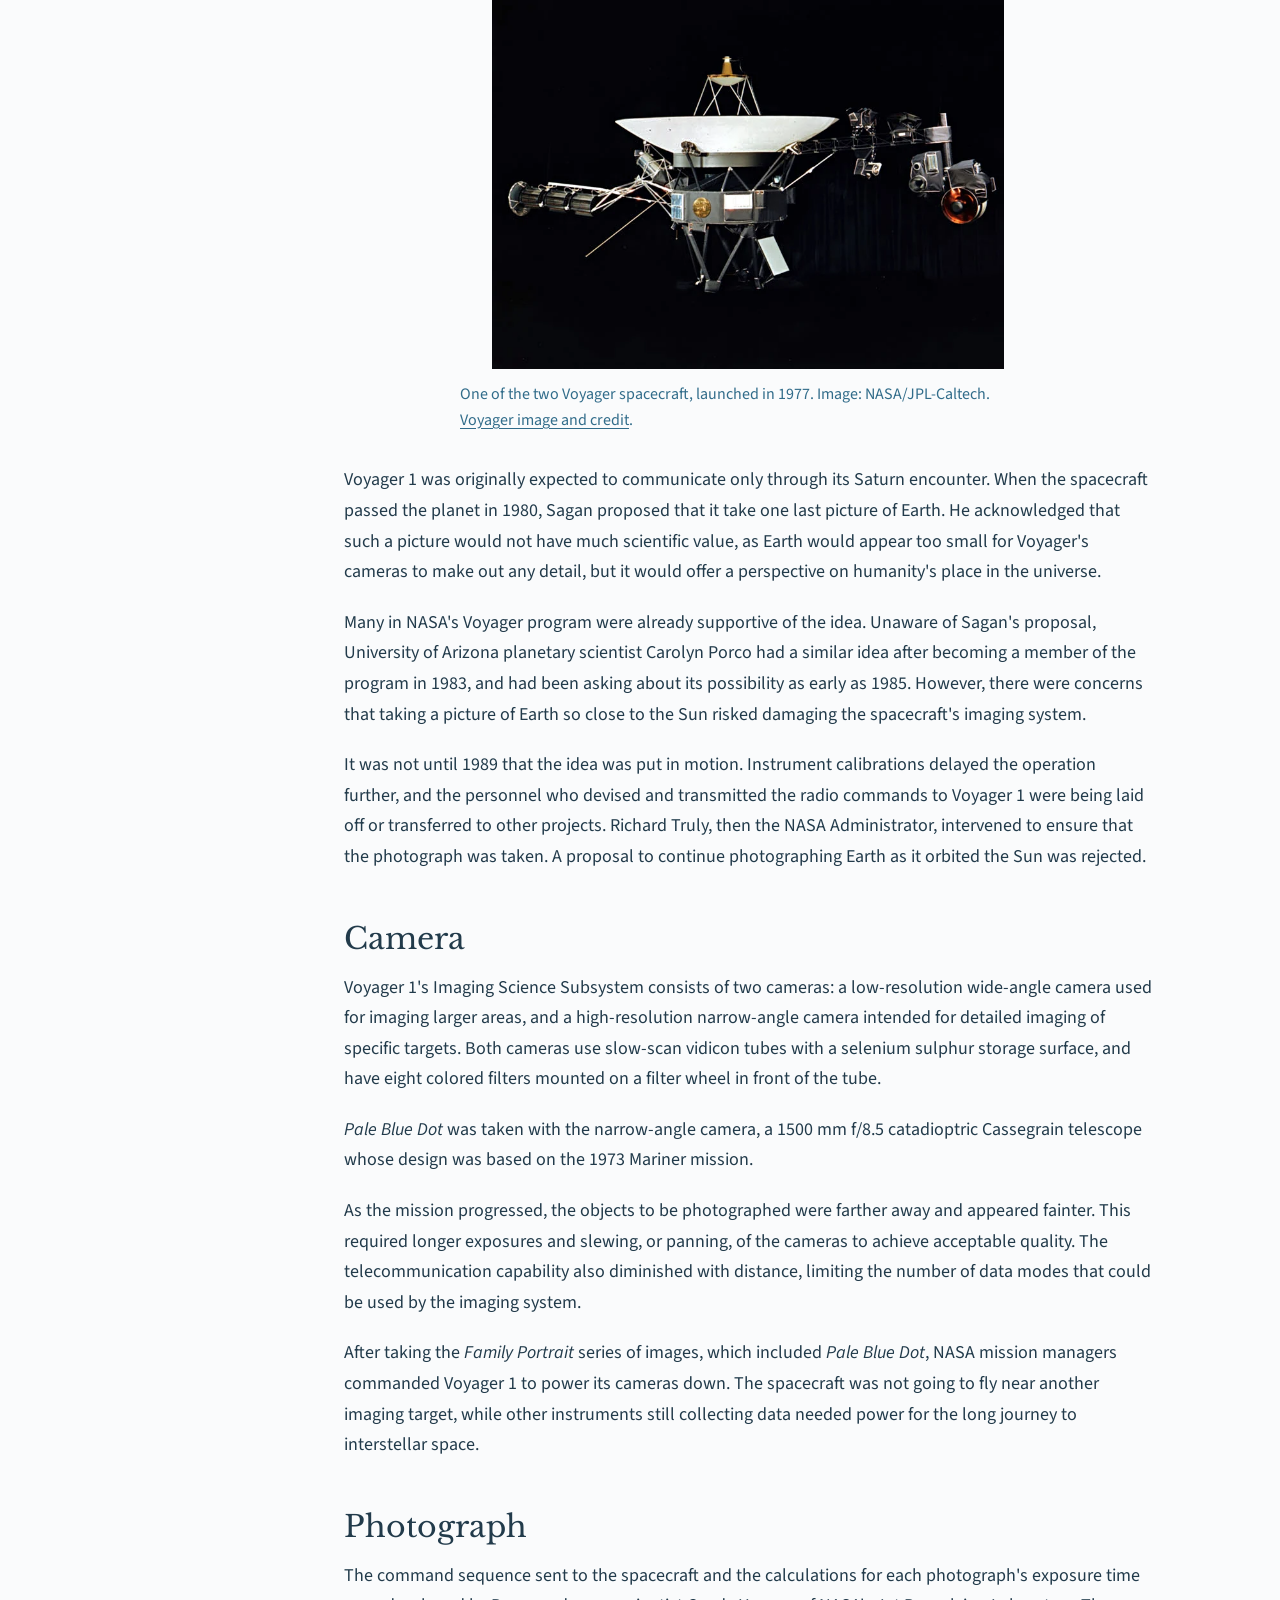
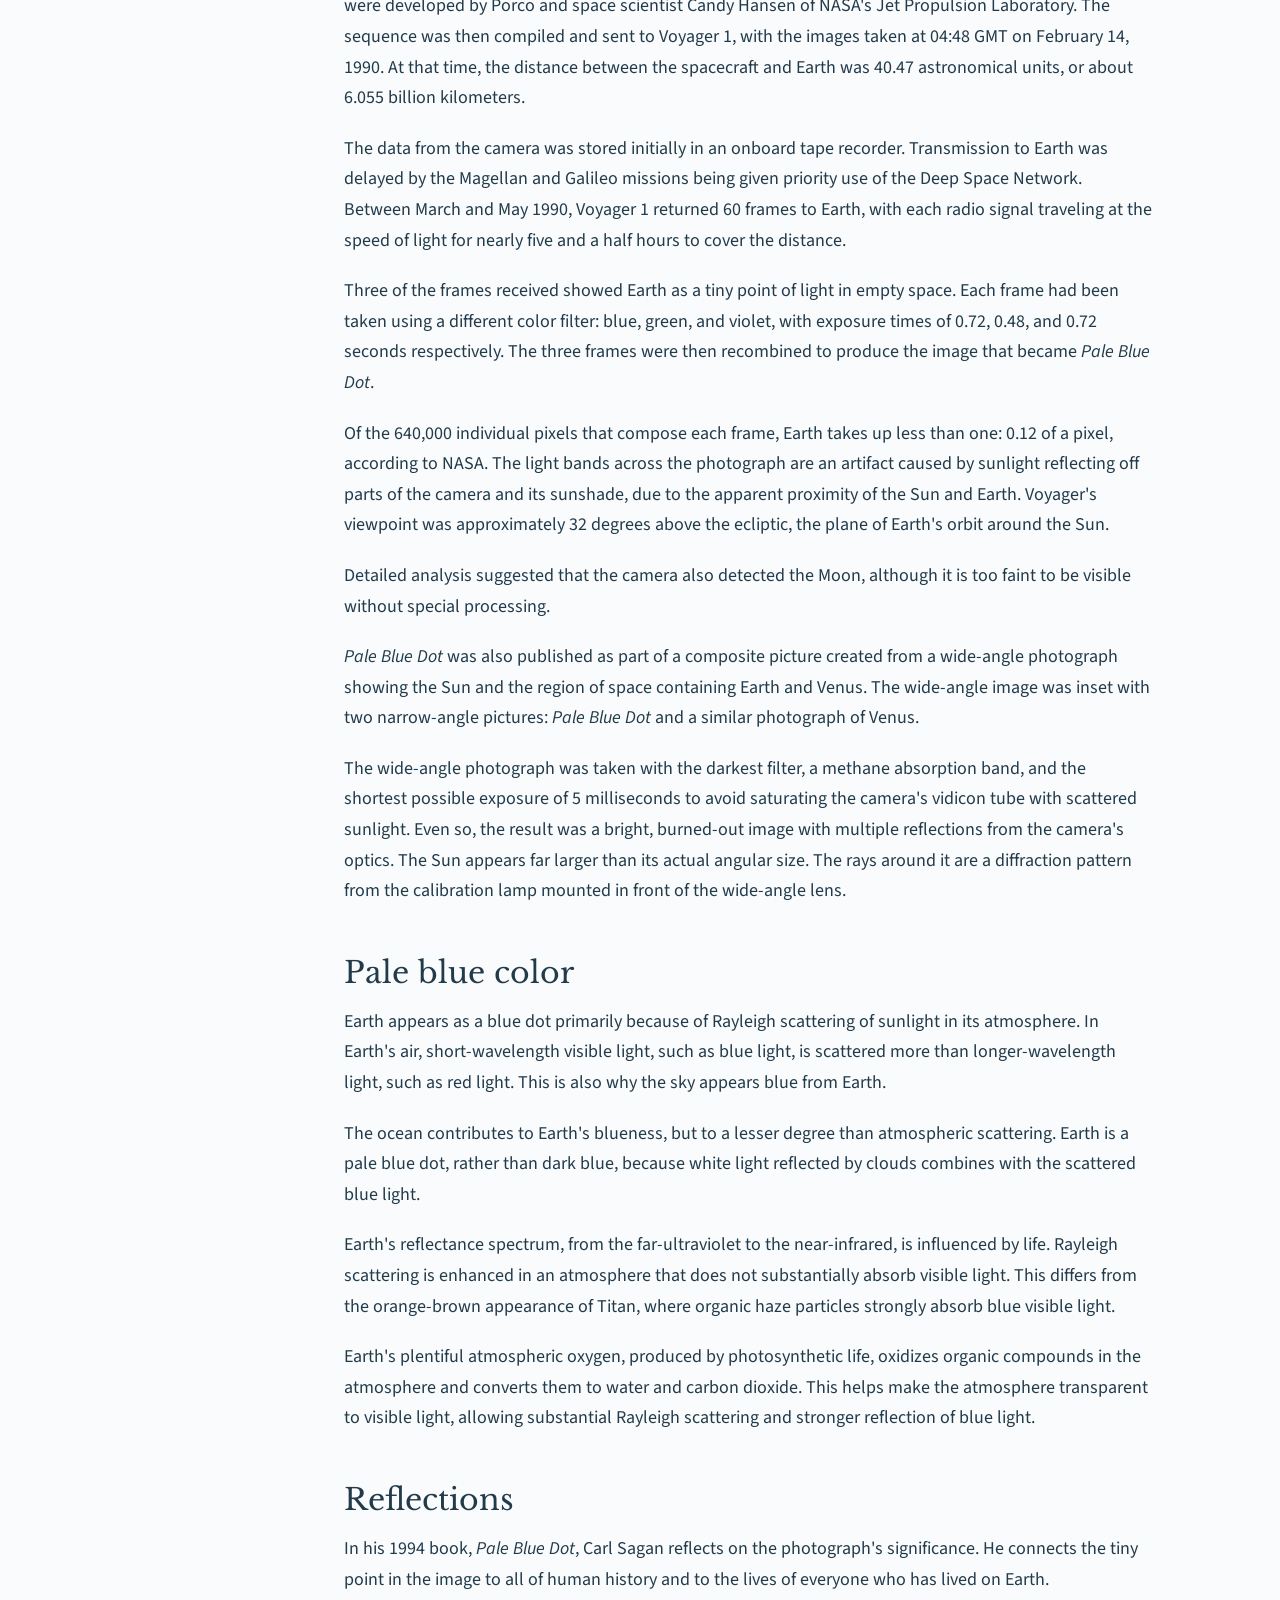
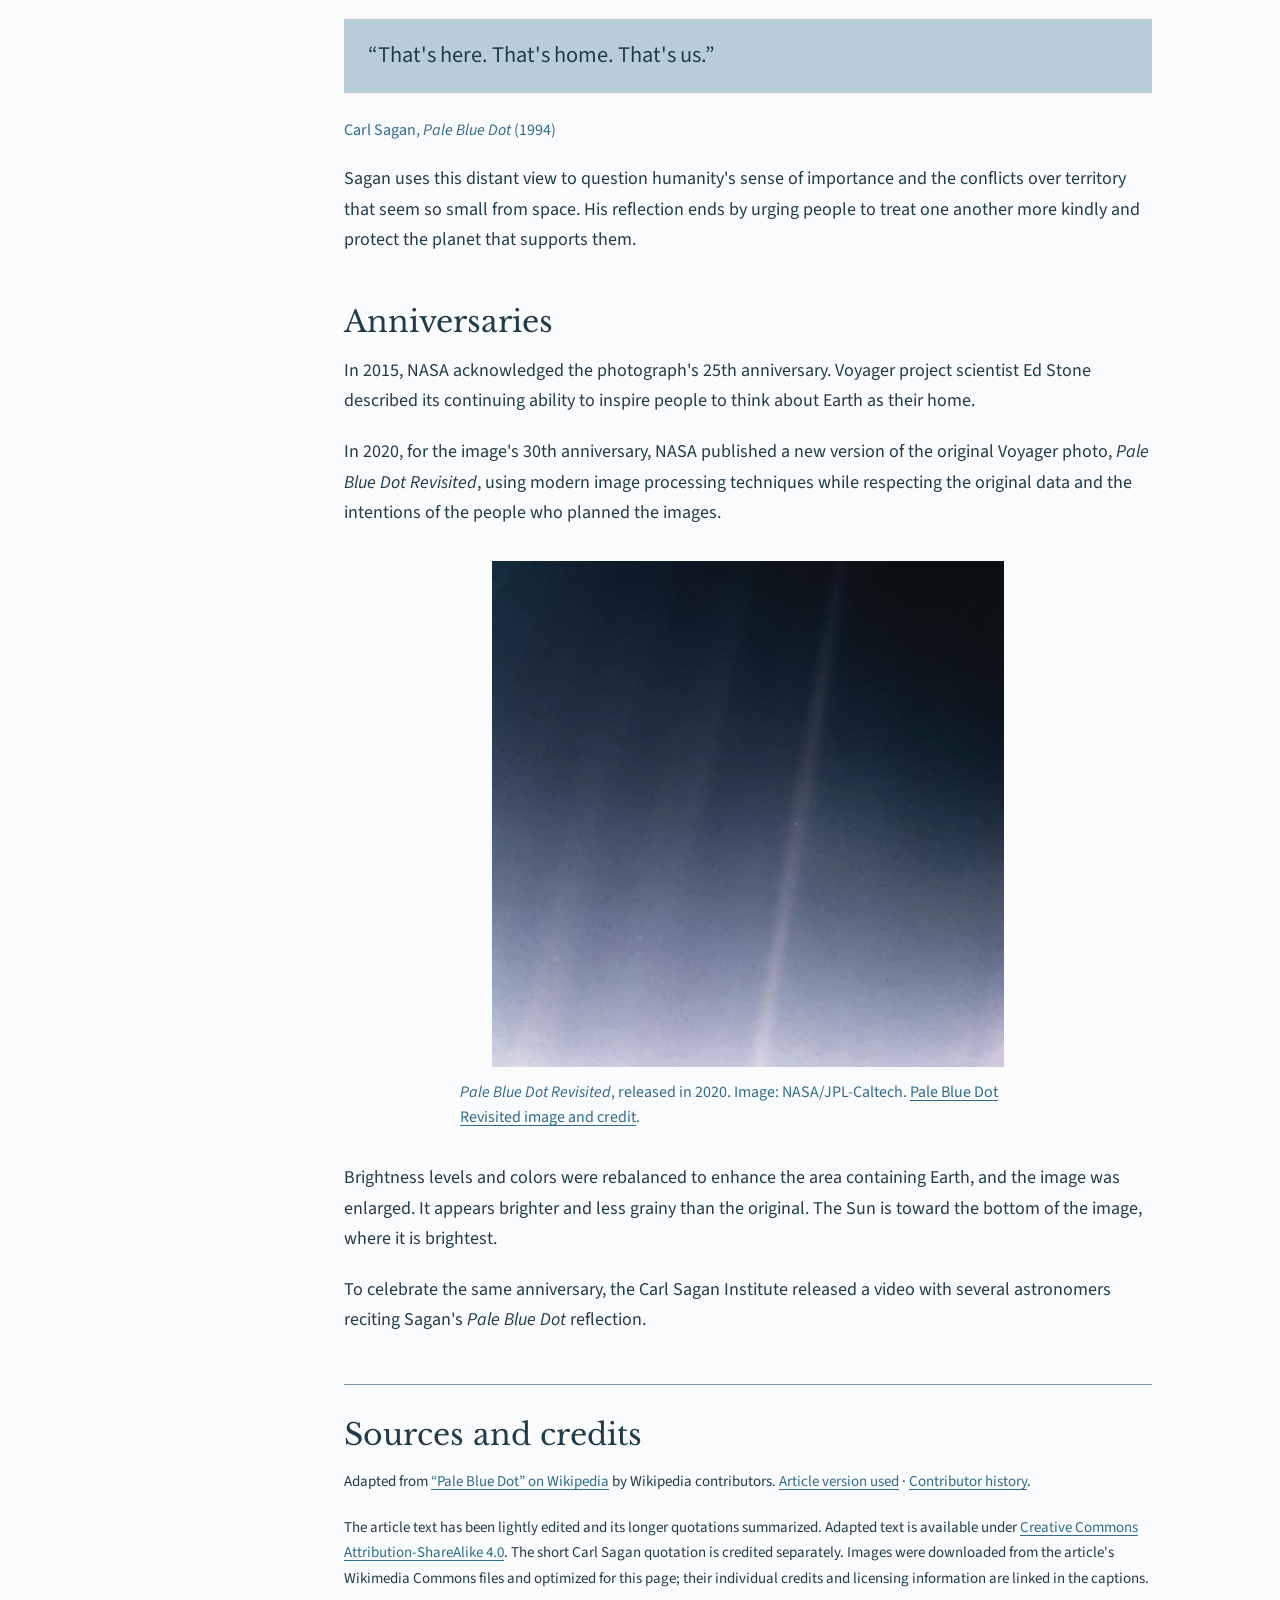
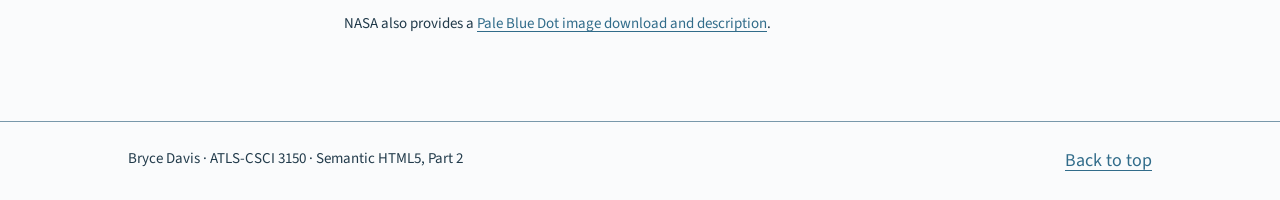
==== commit 749aedd8: "Clarify image descriptions and credit links after accessibility checks" ====
--- a/pale-blue-dot/index.html
+++ b/pale-blue-dot/index.html
@@ -38,8 +38,8 @@
       <p><i>Pale Blue Dot</i> is a photograph of Earth taken on <time datetime="1990-02-14">February 14, 1990</time>, by the Voyager 1 space probe from a distance of over 6 billion kilometers (3.7 billion miles, 40.5 astronomical units), as part of that day's <i>Family Portrait</i> series of images of the Solar System.</p>
       <p>In the photograph, Earth's apparent size is less than a pixel. The planet appears as a tiny dot against the vastness of space, among bands of sunlight reflected by the camera. Commissioned by NASA and resulting from the advocacy of astronomer and author Carl Sagan, the photograph was interpreted in Sagan's 1994 book, <cite>Pale Blue Dot</cite>, as representing humanity's small and temporary place in the cosmos.</p>
       <figure class="original">
-        <img src="images/pale-blue-dot.webp" width="453" height="614" alt="Earth is a tiny blue-white speck halfway up the rightmost band of sunlight in a dark, grainy image of space.">
-        <figcaption>The original <i>Pale Blue Dot</i> photograph. Earth appears within a band of scattered sunlight. Image: NASA/JPL. <a href="https://commons.wikimedia.org/wiki/File:Pale_Blue_Dot.png">Original image and credit</a>.</figcaption>
+        <img src="images/pale-blue-dot.webp" width="453" height="614" alt="Earth appears as a tiny blue-white speck in a band of sunlight against dark space.">
+        <figcaption>The original <i>Pale Blue Dot</i> photograph. Earth appears within a band of scattered sunlight. Image: NASA/JPL. <a href="https://commons.wikimedia.org/wiki/File:Pale_Blue_Dot.png">Original Pale Blue Dot image and credit</a>.</figcaption>
       </figure>
       <p>Voyager 1 was launched on September 5, 1977, with the initial purpose of studying the outer Solar System. After fulfilling its primary mission, the decision was made to turn its camera around and capture one last image of Earth, in part due to Sagan's proposal.</p>
       <p>Over the years, the photograph has been revisited and celebrated on multiple occasions, with NASA acknowledging its anniversaries and presenting updated versions that improve its clarity and detail.</p>
@@ -49,8 +49,8 @@
         <p>Voyager 1 is a 722-kilogram (1,592-pound) robotic spacecraft sent to study the outer Solar System and eventually interstellar space. After encountering the Jupiter system in 1979 and the Saturn system in 1980, its primary mission was declared complete in November 1980. Voyager 1 provided detailed images of the two largest planets and their major moons.</p>
         <p>Its mission was extended to investigate the boundaries of the heliosphere and interstellar space. Communications between the spacecraft and Earth use NASA's Deep Space Network.</p>
         <figure class="spacecraft">
-          <img src="images/voyager.webp" width="800" height="626" loading="lazy" decoding="async" alt="A Voyager spacecraft with its large dish antenna pointing upward and instrument booms extending to either side.">
-          <figcaption>One of the two Voyager spacecraft, launched in 1977. Image: NASA/JPL-Caltech. <a href="https://commons.wikimedia.org/wiki/File:Voyager.jpg">Original image and credit</a>.</figcaption>
+          <img src="images/voyager.webp" width="800" height="626" loading="lazy" decoding="async" alt="Voyager's dish antenna points upward, with instrument booms extending on either side.">
+          <figcaption>One of the two Voyager spacecraft, launched in 1977. Image: NASA/JPL-Caltech. <a href="https://commons.wikimedia.org/wiki/File:Voyager.jpg">Voyager image and credit</a>.</figcaption>
         </figure>
         <p>Voyager 1 was originally expected to communicate only through its Saturn encounter. When the spacecraft passed the planet in 1980, Sagan proposed that it take one last picture of Earth. He acknowledged that such a picture would not have much scientific value, as Earth would appear too small for Voyager's cameras to make out any detail, but it would offer a perspective on humanity's place in the universe.</p>
         <p>Many in NASA's Voyager program were already supportive of the idea. Unaware of Sagan's proposal, University of Arizona planetary scientist Carolyn Porco had a similar idea after becoming a member of the program in 1983, and had been asking about its possibility as early as 1985. However, there were concerns that taking a picture of Earth so close to the Sun risked damaging the spacecraft's imaging system.</p>
@@ -99,8 +99,8 @@
         <p>In 2015, NASA acknowledged the photograph's 25th anniversary. Voyager project scientist Ed Stone described its continuing ability to inspire people to think about Earth as their home.</p>
         <p>In 2020, for the image's 30th anniversary, NASA published a new version of the original Voyager photo, <i>Pale Blue Dot Revisited</i>, using modern image processing techniques while respecting the original data and the intentions of the people who planned the images.</p>
         <figure class="revisited">
-          <img src="images/pale-blue-dot-revisited.webp" width="1000" height="989" loading="lazy" decoding="async" alt="In the reprocessed photograph, Earth is a small bright point in a faint diagonal band of sunlight against dark blue-gray space.">
-          <figcaption><i>Pale Blue Dot Revisited</i>, released in 2020. Image: NASA/JPL-Caltech. <a href="https://commons.wikimedia.org/wiki/File:PIA23645-Earth-PaleBlueDot-6Bkm-Voyager1-orig19900214-upd20200212.jpg">Original image and credit</a>.</figcaption>
+          <img src="images/pale-blue-dot-revisited.webp" width="1000" height="989" loading="lazy" decoding="async" alt="Earth appears as a bright point in a faint diagonal band of sunlight against blue-gray space.">
+          <figcaption><i>Pale Blue Dot Revisited</i>, released in 2020. Image: NASA/JPL-Caltech. <a href="https://commons.wikimedia.org/wiki/File:PIA23645-Earth-PaleBlueDot-6Bkm-Voyager1-orig19900214-upd20200212.jpg">Pale Blue Dot Revisited image and credit</a>.</figcaption>
         </figure>
         <p>Brightness levels and colors were rebalanced to enhance the area containing Earth, and the image was enlarged. It appears brighter and less grainy than the original. The Sun is toward the bottom of the image, where it is brightest.</p>
         <p>To celebrate the same anniversary, the Carl Sagan Institute released a video with several astronomers reciting Sagan's <i>Pale Blue Dot</i> reflection.</p>
